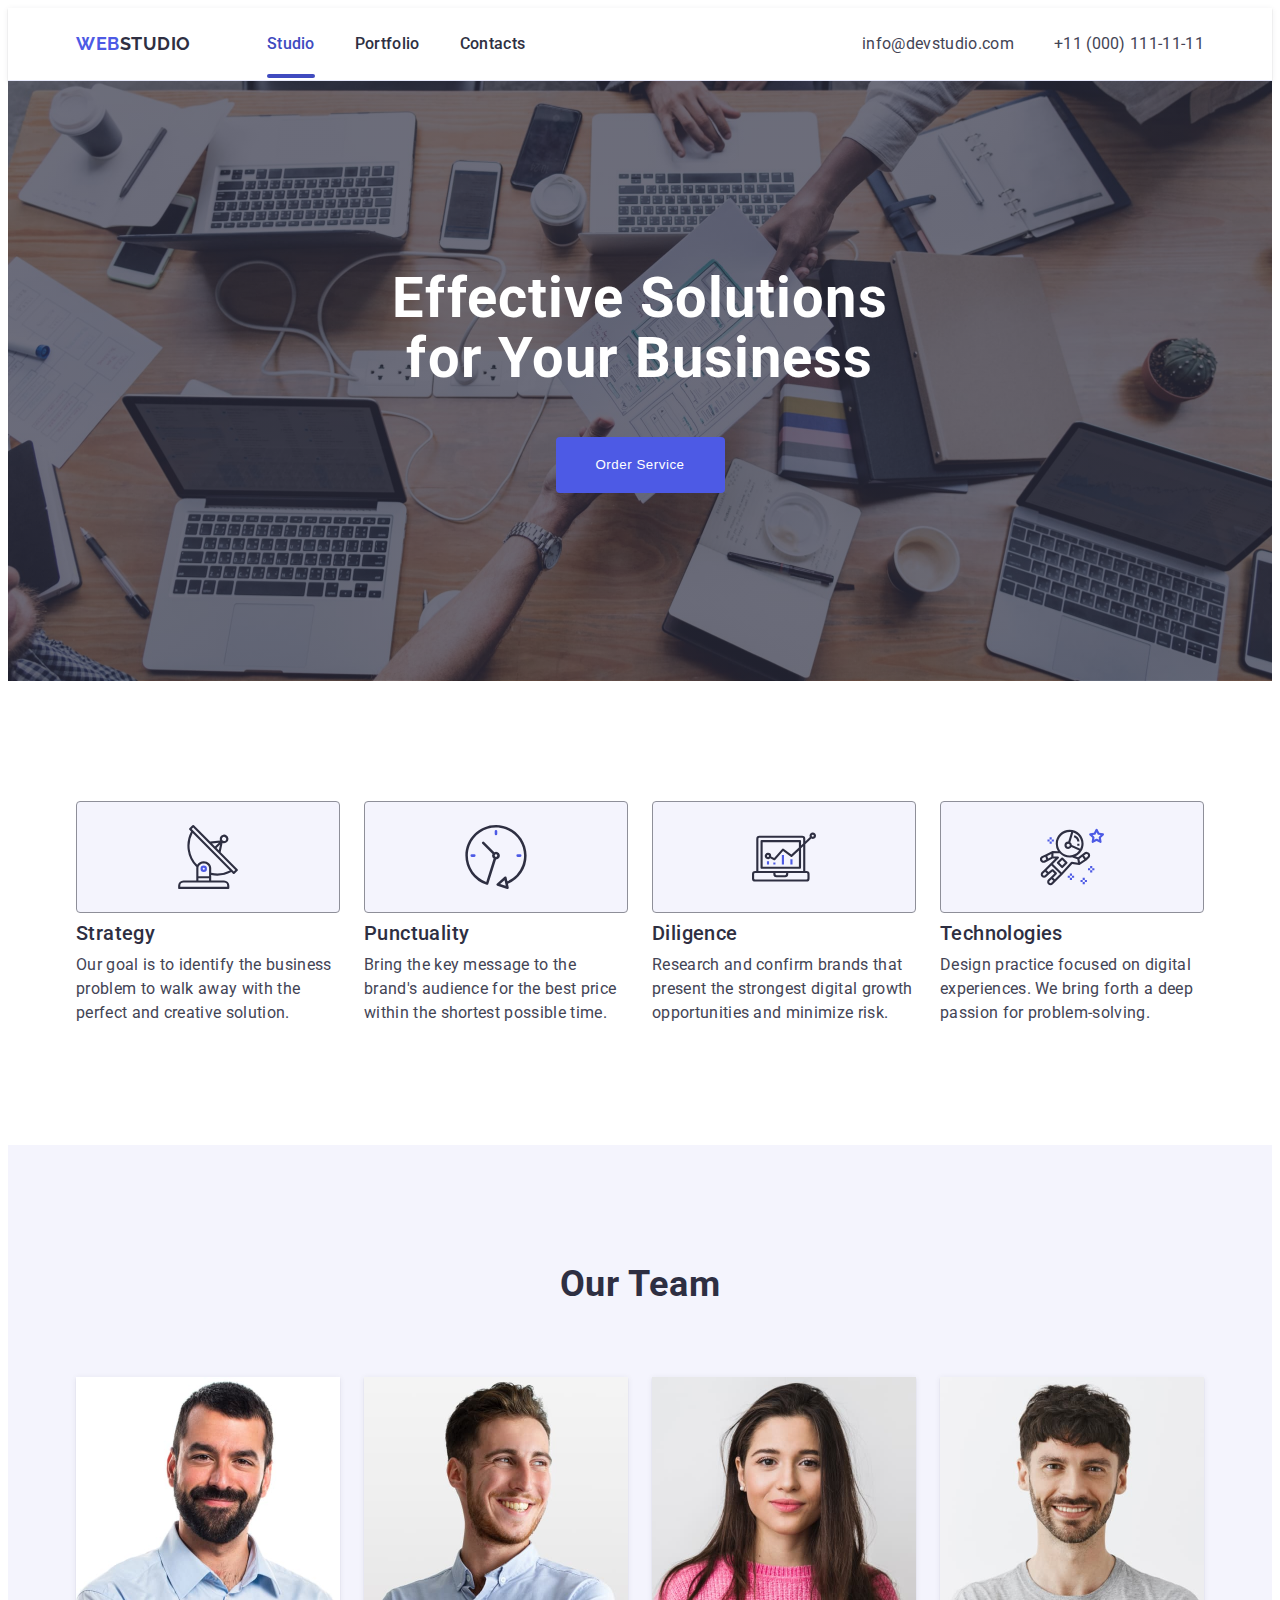
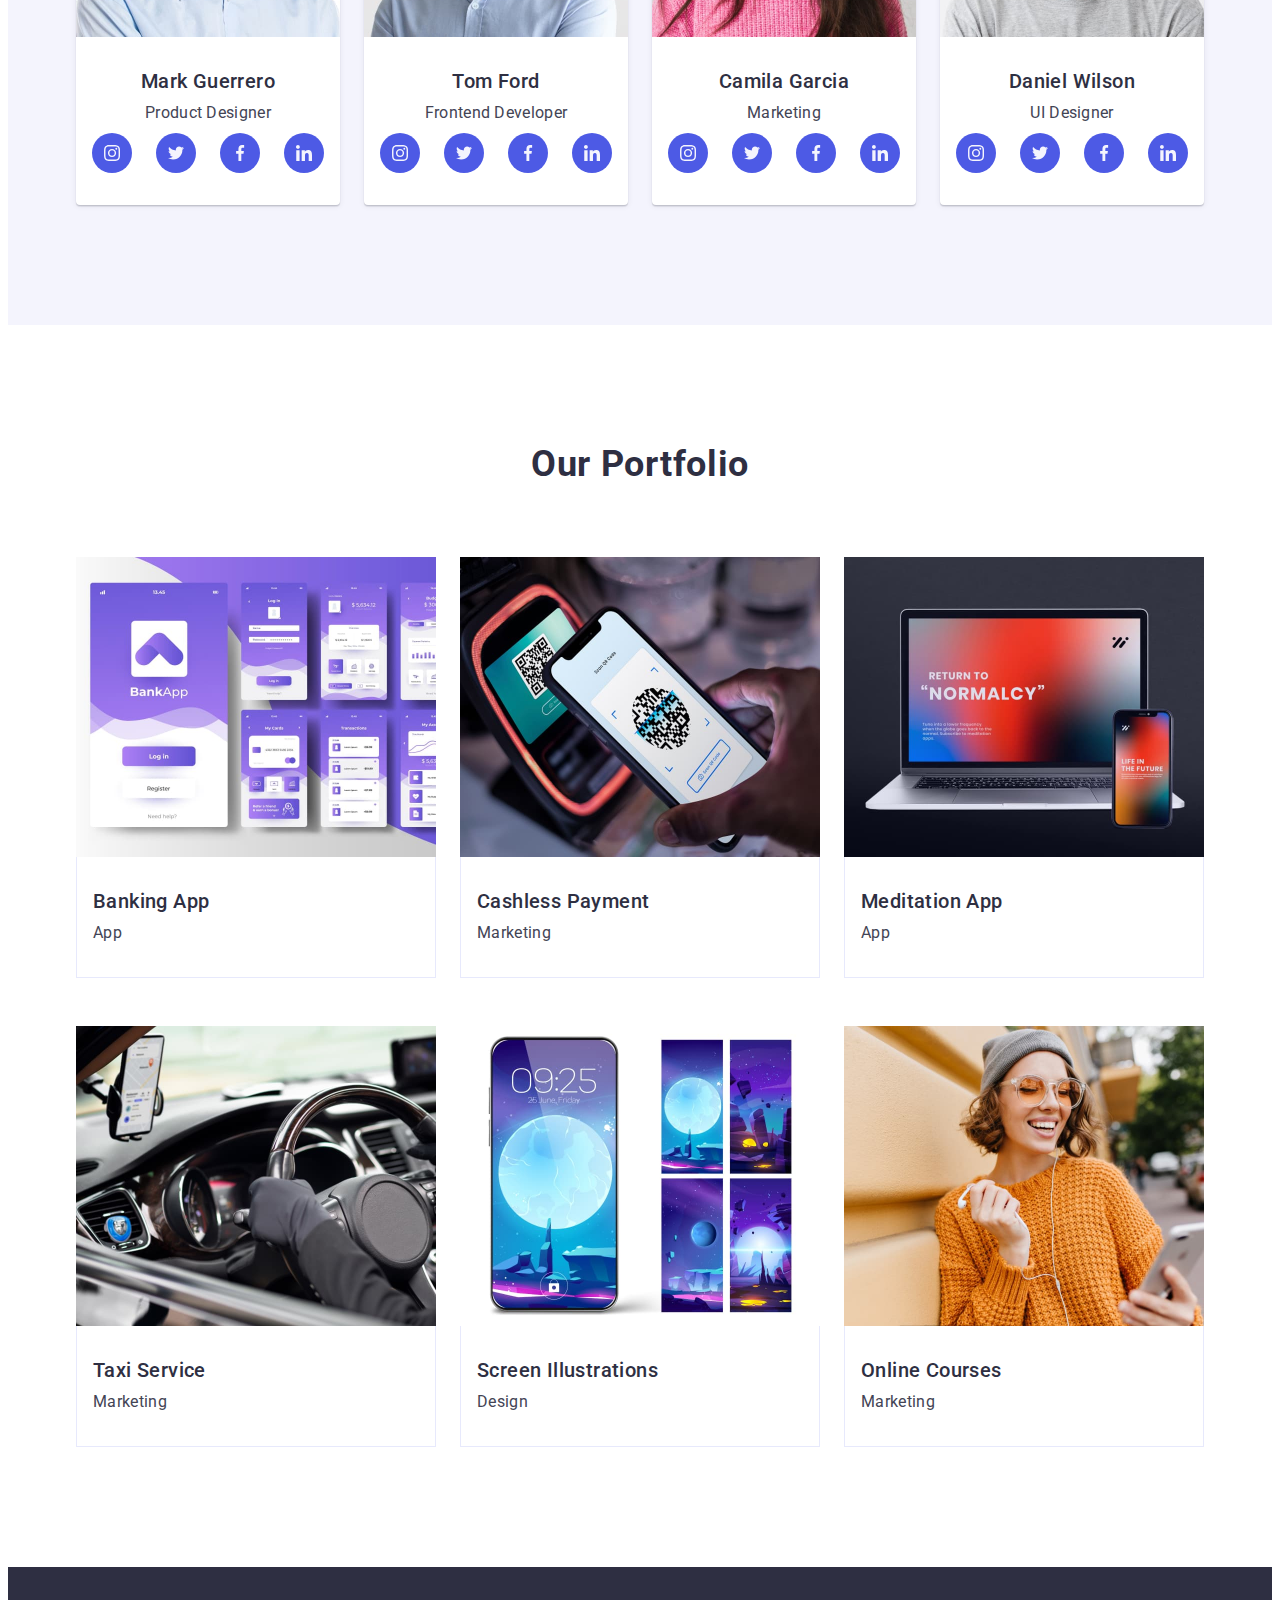
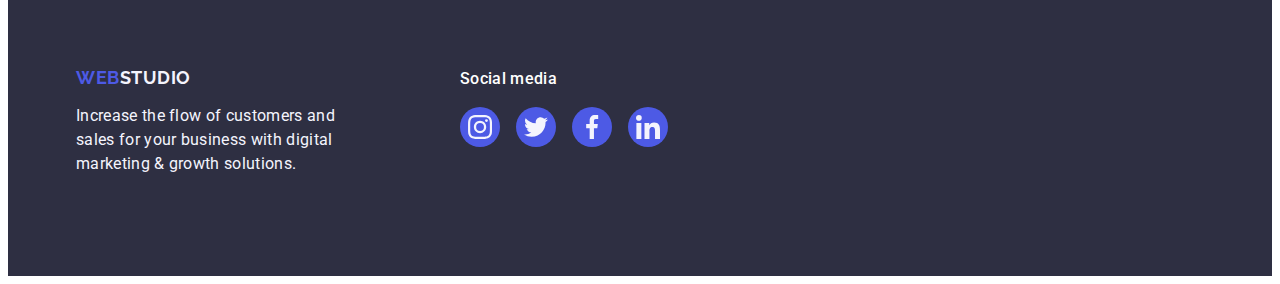
==== index.html @ 4008d533 "Initial commit" ====
<!DOCTYPE html>
<html lang="en">
<head>
    <meta charset="UTF-8">
    <meta name="viewport" content="width=device-width, initial-scale=1.0">
    <title>WebStudio</title>
    <!-- add fonts -->
    <link rel="preconnect" href="https://fonts.googleapis.com">
    <link rel="preconnect" href="https://fonts.gstatic.com" crossorigin>
    <link href="https://fonts.googleapis.com/css2?family=Raleway:wght@700&family=Roboto:wght@400;500;700&display=swap"
        rel="stylesheet">
    <!-- add modern-normalize -->
    <link rel="stylesheet" href="https://cdnjs.cloudflare.com/ajax/libs/modern-normalize/3.0.1/modern-normalize.min.css"
        integrity="sha512-q6WgHqiHlKyOqslT/lgBgodhd03Wp4BEqKeW6nNtlOY4quzyG3VoQKFrieaCeSnuVseNKRGpGeDU3qPmabCANg=="
        crossorigin="anonymous" referrerpolicy="no-referrer" />
    <!-- add css file -->
        <link rel="stylesheet" href="./css/styles.css">
</head>
<body>
    <header class="top-line">
        <div class="topdiv container">
            <nav class="navigation">
                <a class="top-logo" href="./index.html">Web<span class="top-logo-accent">Studio</span></a>
                <ul class="menu-nav">
                    <li>
                        <a class="nav-link nav-link-active" href="./index.html">Studio</a>
                    </li>
                    <li>
                        <a class="nav-link" href="">Portfolio</a>
                    </li>
                    <li>
                        <a class="nav-link" href="">Contacts</a>
                    </li>
                </ul>
            </nav>
            <address class="address-section">
                <ul class="address-list">
                    <li>
                        <a class="address-link" href="mailto:info@devstudio.com">info@devstudio.com</a>
                    </li>
                    <li>
                        <a class="address-link" href="tel:+110001111111">+11 (000) 111-11-11</a>
                    </li>
                </ul>
            </address>
        </div>
    </header>

    <main>
        <section class="hero-section">
            <div class="container">
                <h1 class="hero-title">Effective Solutions for Your Business</h1>
                <button class="hero-button" type="button">Order Service</button>
            </div>
        </section>
        
        <section class="advanteges-section">
            <div class="container">
                <h2 class="visually-hidden">
                    Our advantages
                </h2>
                <ul class="advantages-list">
                    <li class="advantages-item">
                        <div class="advantages-box">
                            <svg class="advantages-icons" width="64" height="64">
                                <use href="./images/icons.svg#antenna"></use>
                            </svg>
                        </div>
                        <h3 class="advantages-title">
                            Strategy
                        </h3>
                        <p class="advantages-paragraph">
                            Our goal is to identify the business
                            problem to walk away with the perfect and creative solution.
                        </p>
                    </li>
                    <li class="advantages-item">
                        <div class="advantages-box">
                            <svg class="advantages-icons" width="64" height="64">
                                <use href="./images/icons.svg#clock"></use>
                            </svg>
                        </div>
                        <h3 class="advantages-title">
                            Punctuality
                        </h3>
                        <p class="advantages-paragraph">
                            Bring the key message to the brand's audience for the best price within the shortest possible time.
                        </p>
                    </li>
                    <li class="advantages-item">
                        <div class="advantages-box">
                            <svg class="advantages-icons" width="64" height="64">
                                <use href="./images/icons.svg#diagram"></use>
                            </svg>
                        </div>
                        <h3 class="advantages-title">
                            Diligence
                        </h3>
                        <p class="advantages-paragraph">
                            Research and confirm brands that present the strongest digital growth opportunities and minimize risk.
                        </p>
                    </li>
                    <li class="advantages-item">
                        <div class="advantages-box">
                            <svg class="advantages-icons" width="64" height="64">
                                <use href="./images/icons.svg#astronaut"></use>
                            </svg>
                        </div>
                        <h3 class="advantages-title">
                            Technologies
                        </h3>
                        <p class="advantages-paragraph">
                            Design practice focused on digital experiences. We bring forth a deep passion for problem-solving.
                        </p>
                    </li>
                </ul>
            </div>
        </section>
        
        <section id="studio" class="studio-section">
            <div class="container">
                <h2 class="section-title">Our Team</h2>
                <ul class="team-list">
                    <li class="team-card">
                        <img src="./images/mark.jpg" alt="Mark Guerrero" width="264" />
                        <div class="team-card-info">
                            <h3 class="team-card-title">Mark Guerrero</h3>
                            <p class="team-card-paragraph">Product Designer</p>
                            <ul class="team-social">
                                <li class="team-social-item">
                                    <a  class="team-social-link"
                                        href="https://instagram.com"
                                        target="_blank"
                                        rel="noopener noreferrer"
                                        aria-label="Link to Instagram">
                                        <svg class="team-icons" width="16" height="16">
                                            <use href="./images/icons.svg#instagram"></use>
                                        </svg>
                                    </a>
                                <li class="team-social-item">
                                    <a  class="team-social-link" 
                                        href="https://twitter.com" 
                                        target="_blank" 
                                        rel="noopener noreferrer"
                                        aria-label="Link to Twitter">
                                        <svg class="team-icons" width="16" height="16">
                                            <use href="./images/icons.svg#twitter"></use>
                                        </svg>
                                    </a>
                                <li class="team-social-item">
                                    <a  class="team-social-link" 
                                        href="https://facebook.com" 
                                        target="_blank" 
                                        rel="noopener noreferrer"
                                        aria-label="Link to Facebook">
                                        <svg class="team-icons" width="16" height="16">
                                            <use href="./images/icons.svg#facebook"></use>
                                        </svg>
                                    </a>
                                <li class="team-social-item">
                                    <a  class="team-social-link" 
                                        href="https://linkedin.com" 
                                        target="_blank" 
                                        rel="noopener noreferrer"
                                        aria-label="Link to Instagram">
                                        <svg class="team-icons" width="16" height="16">
                                            <use href="./images/icons.svg#linkedin"></use>
                                        </svg>
                                    </a>
                                </li>
                            </ul>
                        </div>
                    </li>
                    <li class="team-card">
                        <img src="./images/tom.jpg" alt="Tom Ford" width="264" />
                        <div class="team-card-info">
                            <h3 class="team-card-title">Tom Ford</h3>
                            <p class="team-card-paragraph">Frontend Developer</p>
                            <ul class="team-social">
                                <li class="team-social-item">
                                    <a class="team-social-link" href="https://instagram.com" target="_blank" rel="noopener noreferrer"
                                        aria-label="Link to Instagram">
                                        <svg class="team-icons" width="16" height="16">
                                            <use href="./images/icons.svg#instagram"></use>
                                        </svg>
                                    </a>
                                <li class="team-social-item">
                                    <a class="team-social-link" href="https://twitter.com" target="_blank" rel="noopener noreferrer"
                                        aria-label="Link to Twitter">
                                        <svg class="team-icons" width="16" height="16">
                                            <use href="./images/icons.svg#twitter"></use>
                                        </svg>
                                    </a>
                                <li class="team-social-item">
                                    <a class="team-social-link" href="https://facebook.com" target="_blank" rel="noopener noreferrer"
                                        aria-label="Link to Facebook">
                                        <svg class="team-icons" width="16" height="16">
                                            <use href="./images/icons.svg#facebook"></use>
                                        </svg>
                                    </a>
                                <li class="team-social-item">
                                    <a class="team-social-link" href="https://linkedin.com" target="_blank" rel="noopener noreferrer"
                                        aria-label="Link to Instagram">
                                        <svg class="team-icons" width="16" height="16">
                                            <use href="./images/icons.svg#linkedin"></use>
                                        </svg>
                                    </a>
                                </li>
                            </ul>
                        </div>
                    </li>
                    <li class="team-card">
                        <img src="./images/camila.jpg" alt="Camila Garcia" width="264" />
                        <div class="team-card-info">
                            <h3 class="team-card-title">Camila Garcia</h3>
                            <p class="team-card-paragraph">Marketing</p>
                            <ul class="team-social">
                                <li class="team-social-item">
                                    <a class="team-social-link" href="https://instagram.com" target="_blank" rel="noopener noreferrer"
                                        aria-label="Link to Instagram">
                                        <svg class="team-icons" width="16" height="16">
                                            <use href="./images/icons.svg#instagram"></use>
                                        </svg>
                                    </a>
                                <li class="team-social-item">
                                    <a class="team-social-link" href="https://twitter.com" target="_blank" rel="noopener noreferrer"
                                        aria-label="Link to Twitter">
                                        <svg class="team-icons" width="16" height="16">
                                            <use href="./images/icons.svg#twitter"></use>
                                        </svg>
                                    </a>
                                <li class="team-social-item">
                                    <a class="team-social-link" href="https://facebook.com" target="_blank" rel="noopener noreferrer"
                                        aria-label="Link to Facebook">
                                        <svg class="team-icons" width="16" height="16">
                                            <use href="./images/icons.svg#facebook"></use>
                                        </svg>
                                    </a>
                                <li class="team-social-item">
                                    <a class="team-social-link" href="https://linkedin.com" target="_blank" rel="noopener noreferrer"
                                        aria-label="Link to Instagram">
                                        <svg class="team-icons" width="16" height="16">
                                            <use href="./images/icons.svg#linkedin"></use>
                                        </svg>
                                    </a>
                                </li>
                            </ul>
                        </div>
                    </li>
                    <li class="team-card">
                        <img src="./images/daniel.jpg" alt="Daniel Wilson" width="264" />
                        <div class="team-card-info">
                            <h3 class="team-card-title">Daniel Wilson</h3>
                            <p class="team-card-paragraph">UI Designer</p>
                            <ul class="team-social">
                                <li class="team-social-item">
                                    <a class="team-social-link" href="https://instagram.com" target="_blank" rel="noopener noreferrer"
                                        aria-label="Link to Instagram">
                                        <svg class="team-icons" width="16" height="16">
                                            <use href="./images/icons.svg#instagram"></use>
                                        </svg>
                                    </a>
                                <li class="team-social-item">
                                    <a class="team-social-link" href="https://twitter.com" target="_blank" rel="noopener noreferrer"
                                        aria-label="Link to Twitter">
                                        <svg class="team-icons" width="16" height="16">
                                            <use href="./images/icons.svg#twitter"></use>
                                        </svg>
                                    </a>
                                <li class="team-social-item">
                                    <a class="team-social-link" href="https://facebook.com" target="_blank" rel="noopener noreferrer"
                                        aria-label="Link to Facebook">
                                        <svg class="team-icons" width="16" height="16">
                                            <use href="./images/icons.svg#facebook"></use>
                                        </svg>
                                    </a>
                                <li class="team-social-item">
                                    <a class="team-social-link" href="https://linkedin.com" target="_blank" rel="noopener noreferrer"
                                        aria-label="Link to Instagram">
                                        <svg class="team-icons" width="16" height="16">
                                            <use href="./images/icons.svg#linkedin"></use>
                                        </svg>
                                    </a>
                                </li>
                            </ul>
                        </div>
                    </li>
                </ul>
            </div>
        </section>
        
        <section id="portfolio" class="portfolio-section">
            <div class="container">
                <h2 class="portfolio-section-title">Our Portfolio</h2>
                <ul class="portfolio-list">
                    <li class="portfolio-item">
                        <div class="overlay-box">
                            <img src="./images/banking-app.jpg" alt="Banking App" width="360" height="300" />
                            <p class="overlay">14 Stylish and User-Friendly App Design Concepts · Task Manager App · Calorie Tracker App · Exotic Fruit Ecommerce App ·
                            Cloud Storage App</p>
                        </div>
                        <div class="portfolio-item-text">
                            <h3 class="portfolio-title">Banking App</h3>
                            <p class="portfolio-paragraph">App</p>
                        </div>
                    </li>
                    <li class="portfolio-item">
                        <div class="overlay-box">
                            <img src="./images/cashless-payment.jpg" alt="Cashless Payment" width="360" height="300" />
                            <p class="overlay">14 Stylish and User-Friendly App Design Concepts · Task Manager App · Calorie Tracker App · Exotic
                                Fruit Ecommerce App ·
                                Cloud Storage App</p>
                        </div>
                        <div class="portfolio-item-text">
                            <h3 class="portfolio-title">Cashless Payment</h3>
                            <p class="portfolio-paragraph">Marketing</p>
                        </div>
                    </li>
                    <li class="portfolio-item">
                        <div class="overlay-box">
                            <img src="./images/meditation-app.jpg" alt="Meditation App" width="360" height="300" />
                            <p class="overlay">14 Stylish and User-Friendly App Design Concepts · Task Manager App · Calorie Tracker App · Exotic
                                Fruit Ecommerce App ·
                                Cloud Storage App</p>
                        </div>
                        <div class="portfolio-item-text">
                            <h3 class="portfolio-title">Meditation App</h3>
                            <p class="portfolio-paragraph">App</p>
                        </div>
                    </li>
                    <li class="portfolio-item">
                        <div class="overlay-box">
                            <img src="./images/taxi-service.jpg" alt="Taxi Service" width="360" height="300" />
                            <p class="overlay">14 Stylish and User-Friendly App Design Concepts · Task Manager App · Calorie Tracker App · Exotic
                                Fruit Ecommerce App ·
                                Cloud Storage App</p>
                        </div>
                        <div class="portfolio-item-text">
                            <h3 class="portfolio-title">Taxi Service</h3>
                            <p class="portfolio-paragraph">Marketing</p>
                        </div>
                    </li>
                    <li class="portfolio-item">
                        <div class="overlay-box">
                            <img src="./images/screen-illustrations.jpg" alt="Screen Illustrations" width="360" height="300" />
                            <p class="overlay">14 Stylish and User-Friendly App Design Concepts · Task Manager App · Calorie Tracker App · Exotic
                                Fruit Ecommerce App ·
                                Cloud Storage App</p>
                        </div>
                        <div class="portfolio-item-text">
                            <h3 class="portfolio-title">Screen Illustrations</h3>
                            <p class="portfolio-paragraph">Design</p>
                        </div>
                    </li>
                    <li class="portfolio-item">
                        <div class="overlay-box">
                            <img src="./images/online-courses.jpg" alt="Online Courses" width="360" height="300" />
                            <p class="overlay">14 Stylish and User-Friendly App Design Concepts · Task Manager App · Calorie Tracker App · Exotic
                                Fruit Ecommerce App ·
                                Cloud Storage App</p>
                        </div>
                        <div class="portfolio-item-text">
                            <h3 class="portfolio-title">Online Courses</h3>
                            <p class="portfolio-paragraph">Marketing</p>
                        </div>
                    </li>
                </ul>
            </div>
        </section>
    </main>
    
    <footer class="foot-line">
        <div class="footdiv container">
            <div class="foot-left-box">
                <a class="foot-logo" href="./index.html">Web<span class="foot-logo-accent">Studio</span></a>
                <p class="foot-text">
                    Increase the flow of customers and sales for your business with digital marketing & growth solutions.
                </p>
            </div>
            <div class="social-media">
                <p class="social-media-title">Social media</p>
                <ul class="social-media-list">
                    <li class="social-media-item">
                        <a class="social-media-link" href="https://instagram.com" target="_blank" rel="noopener noreferrer"
                            aria-label="Link to Instagram">
                            <svg class="social-media-icons" width="24" height="24">
                                <use href="./images/icons.svg#instagram"></use>
                            </svg>
                        </a>
                    <li class="social-media-item">
                        <a class="social-media-link" href="https://twitter.com" target="_blank" rel="noopener noreferrer"
                            aria-label="Link to Twitter">
                            <svg class="social-media-icons" width="24" height="24">
                                <use href="./images/icons.svg#twitter"></use>
                            </svg>
                        </a>
                    <li class="social-media-item">
                        <a class="social-media-link" href="https://facebook.com" target="_blank" rel="noopener noreferrer"
                            aria-label="Link to Facebook">
                            <svg class="social-media-icons" width="24" height="24">
                                <use href="./images/icons.svg#facebook"></use>
                            </svg>
                        </a>
                    <li class="social-media-item">
                        <a class="social-media-link" href="https://linkedin.com" target="_blank" rel="noopener noreferrer"
                            aria-label="Link to Instagram">
                            <svg class="social-media-icons" width="24" height="24">
                                <use href="./images/icons.svg#linkedin"></use>
                            </svg>
                        </a>
                    </li>
                </ul>
            </div>
        </div>
    </footer>
</body>
</html>
---- css/styles.css ----
*,
*::before,
*::after {
    box-sizing: border-box;
}

body {
    font-family: "Roboto", sans-serif;
    font-size: 16px;
    font-weight: 400;
    line-height: 1.5;
    letter-spacing: 0.02em;
    color: rgb(67, 68, 85);
    background: rgb(255, 255, 255);
}

a {
    color: inherit;
    text-decoration: none;
}

h1,
h2,
h3,
h4,
h5,
h6,
p,
ul,
ol,
li {
    margin: 0;
}

ul,
ol {
    padding: 0;
}

ul,
ol,
li {
    list-style: none;
}

img {
    display: block;
}

h3 {
    color: rgb(46, 47, 66);
    font-size: 20px;
    font-weight: 500;
    line-height: 1.2;
    letter-spacing: 0.02em;
}

.section-title {
    color: rgb(46, 47, 66);
    font-size: 36px;
    font-weight: 700;
    line-height: 1.11;
    letter-spacing: 0.02em;
    text-transform: capitalize;
    text-align: center;
    margin-bottom: 72px;
}

.topdiv {
    display: flex;
    justify-content: space-between;
}

.container {
    width: 1158px;
    margin: 0 auto;
    padding: 0 15px;
}

.top-line {
    border-bottom: 1px solid rgb(231, 233, 252);
    padding: 24px 0;
    box-shadow: 0px 1px 6px 0px rgba(46, 47, 66, 0.08), 
                0px 1px 1px 0px rgba(46, 47, 66, 0.16), 
                0px 2px 1px 0px rgba(46, 47, 66, 0.08);
}

.navigation {
    display: flex;
    align-items: center;
}

.top-logo {
    margin-right: 76px;
}

.top-logo,
.foot-logo {
    font-family: "Raleway", sans-serif;
    color: rgb(77, 90, 229);
    font-size: 18px;
    font-weight: 700;
    line-height: 1.17;
    letter-spacing: 0.03em;
    text-transform: uppercase;
}

.top-logo-accent {
    color: rgb(46, 47, 66);
}

.menu-nav {
    display: flex;
    color: rgb(46, 47, 66);
    font-weight: 500;
    gap: 40px;
}

.nav-link {
    padding: 24px 0;
    position: relative;
    transition: color 250ms cubic-bezier(0.4, 0, 0.2, 1);
}

.nav-link-active {
    color: rgb(64, 75, 191);
}

.address-link {
    transition: color 250ms cubic-bezier(0.4, 0, 0.2, 1);
}

.nav-link:hover,
.address-link:hover {
    color: rgb(64, 75, 191);
}

.nav-link-active::after {
    content: "";
    display: block;
    position: absolute;
    bottom: -1px;
    left: 0;
    width: 100%;
    height: 4px;
    border-radius: 2px;
    background-color: rgb(64, 75, 191);
}

.nav-link:focus,
.address-link:focus {
    color: rgb(64, 75, 191);
}

.address-section {
    font-style: normal;
}

.address-list {
    display: flex;
    gap: 40px;
}

.hero-section {
    color: rgb(255, 255, 255);
    background-color: rgb(46, 47, 66);
    background-image:   linear-gradient(
                            to bottom,
                            rgba(46, 47, 66, 0.7),
                            rgba(46, 47, 66, 0.7)
                        ),
                        url(../images/hero-background.jpg);
    background-repeat: no-repeat;
    background-position: center;
    background-size: cover;
    max-width: 1440px;
    margin: 0 auto;
    padding: 188px 0;
}

.hero-title {
    color: rgb(255, 255, 255);
    font-size: 56px;
    font-weight: 700;
    line-height: 1.07;
    letter-spacing: 0.02em;
    text-align: center;
    max-width: 496px;
    margin: auto;
    margin-bottom: 48px;
}

.hero-button {
    color: rgb(255, 255, 255);
    background: rgb(77, 90, 229);
    font-weight: 500;
    line-height: 1.5;
    letter-spacing: 0.04em;
    display: block;
    cursor: pointer;
    min-width: 169px;
    height: 56px;
    border: none;
    border-radius: 4px;
    margin: auto;
    transition: background-color 250ms cubic-bezier(0.4, 0, 0.2, 1);
}

.hero-button:hover,
.hero-button:focus {
    background: rgb(64, 75, 191);
}

.advanteges-section {
    padding: 120px 0;
}

.visually-hidden:not(:focus):not(:active) {
    position: absolute;
    width: 1px;
    height: 1px;
    margin: -1px;
    border: 0;
    padding: 0;
    white-space: nowrap;
    clip-path: inset(100%);
    clip: rect(0 0 0 0);
    overflow: hidden;
}

.advantages-list {
    display: flex;
    gap: 24px;
}

.advantages-item {
    width: calc((100% - 72px) / 4);
}

.advantages-box {
    display: flex;
    justify-content: center;
    align-items: center;
    width: 264px;
    height: 112px;
    box-sizing: border-box;
    border: 1px solid rgb(142, 143, 153);
    border-radius: 4px;
    background-color: rgb(244, 244, 253);
    margin-bottom: 8px;
}

.advantages-title {
    margin-bottom: 8px;
}

.studio-section {
    background: rgb(244, 244, 253);
    padding: 120px 0;
}

.team-list {
    display: flex;
    gap: 24px;
}

.team-card {
    width: calc((100% - 72px) / 4);
    text-align: center;
    background: rgb(255, 255, 255);
    border-radius: 0px 0px 4px 4px;
    box-shadow: 0px 2px 1px 0px rgba(46, 47, 66, 0.08), 
                0px 1px 1px 0px rgba(46, 47, 66, 0.16), 
                0px 1px 6px 0px rgba(46, 47, 66, 0.08);
}

.team-card-info {
    padding: 32px 0;
}

.team-card-title {
    text-align: center;
    margin-bottom: 8px;
}

.team-card-paragraph {
    font-size: 16px;
    text-align: center;
    margin-bottom: 8px;
}

.team-social {
    display: flex;
    justify-content: center;
    align-items: center;
    gap: 24px;
}

.team-social-link {
    display: flex;
    justify-content: center;
    align-items: center;
    width: 40px;
    height: 40px;
    fill: rgb(244, 244, 253);
    background-color: rgb(77, 90, 229);
    border-radius: 50%;
    transition: background-color 250ms cubic-bezier(0.4, 0, 0.2, 1);
}

.team-social-link:hover,
.team-social-link:focus {
    background-color: rgb(64, 75, 191);
}

.portfolio-section {
    padding: 120px 0 120px 0;
}

.portfolio-section-title {
    color: rgb(46, 47, 66);
    font-size: 36px;
    font-weight: 700;
    line-height: 1.11;
    letter-spacing: 0.02em;
    text-transform: capitalize;
    text-align: center;
    margin-bottom: 72px;
}

.portfolio-list {
    display: flex;
    flex-wrap: wrap;
    column-gap: 24px;
    row-gap: 48px;
}

.portfolio-item {
    width: calc((100% - 48px) / 3);
    overflow: hidden;
    position: relative;
    transition: box-shadow 250ms cubic-bezier(0.4, 0, 0.2, 1);
}

.overlay-box {
    overflow: hidden;
    position: relative;
}

.overlay {
    background-color: rgb(77, 90, 229);
    color: rgb(244, 244, 253);
    position: absolute;
    top: 0;
    left: 0;
    width: 100%;
    height: 100%;
    padding: 40px 32px;
    transition: transform 250ms cubic-bezier(0.4, 0, 0.2, 1);
    transform: translateY(100%);
}

.portfolio-item:hover,
.portfolio-item:focus {
    box-shadow: 0px 2px 1px 0px rgba(46, 47, 66, 0.08), 
                0px 1px 1px 0px rgba(46, 47, 66, 0.16), 
                0px 1px 6px 0px rgba(46, 47, 66, 0.08);
}

.portfolio-item:hover .overlay,
.portfolio-item:focus .overlay {
    transform: translateY(0%);
}

.portfolio-item-text {
    padding: 32px 16px;
    border: 1px solid rgb(231 233 252);
    border-top: none;
    overflow: hidden;
}

.portfolio-title {
    margin-bottom: 8px;
}

.foot-line {
    background: rgb(46, 47, 66);
    color: rgb(244, 244, 253);
    padding: 100px 0;
}

.footdiv {
    display: flex;
    align-items: baseline;
}

.foot-left-box {
    display: block;
    margin-right: 120px;
}

.foot-logo {
    display: inline-block;
    margin-bottom: 16px;
}

.foot-logo-accent {
    color: rgb(244, 244, 253);
}

.foot-text {
    letter-spacing: 0.02em;
    width: 264px;
}

.social-media {
    display: block;
}

.social-media-title {
    font-weight: 500;
    letter-spacing: 0.02em;
    color: rgb(255, 255, 255);
    margin-bottom: 16px;
}

.social-media-list {
    display: flex;
    gap: 16px;
}

.social-media-link {
    display: flex;
    justify-content: center;
    align-items: center;
    width: 40px;
    height: 40px;
    fill: rgb(244, 244, 253);
    background-color: rgb(77, 90, 229);
    border-radius: 50%;
    transition: background-color 250ms cubic-bezier(0.4, 0, 0.2, 1);
}

.social-media-link:hover,
.social-media-link:focus {
    background-color: rgb(49, 208, 170);
}
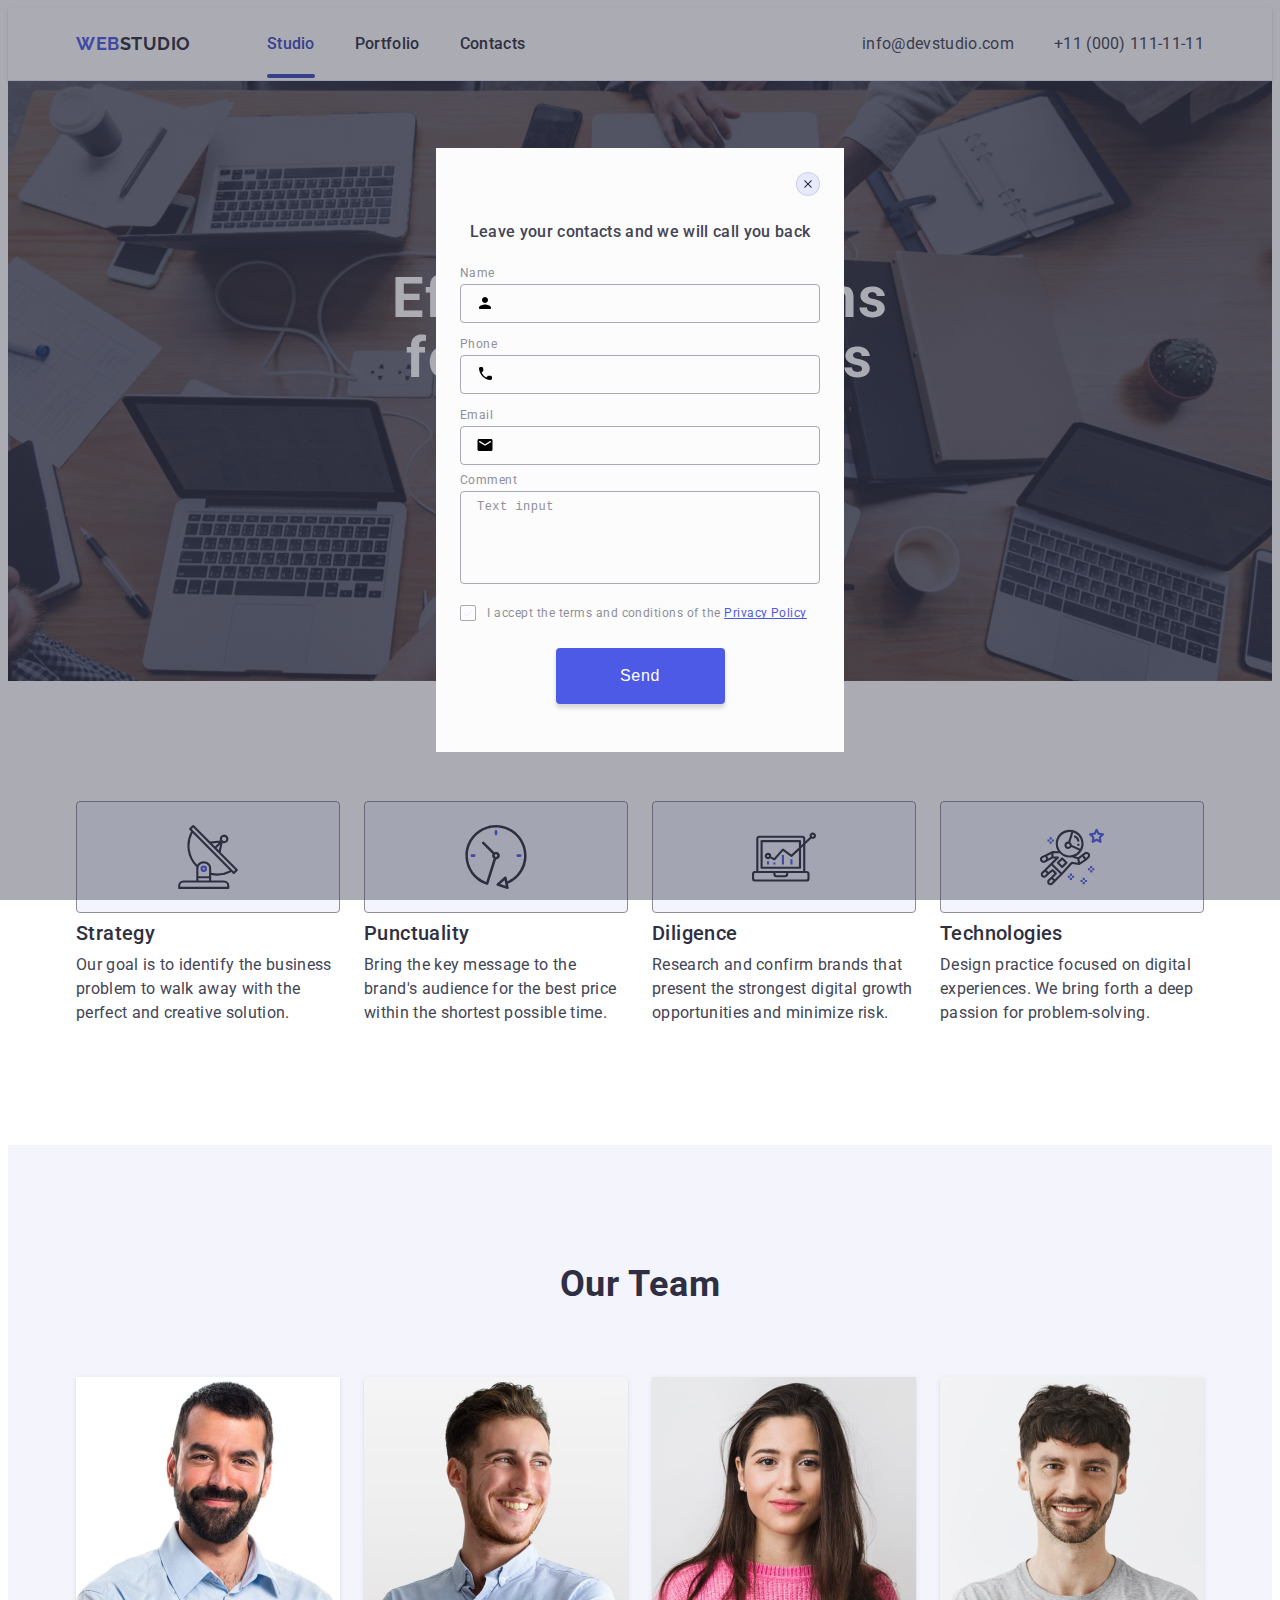
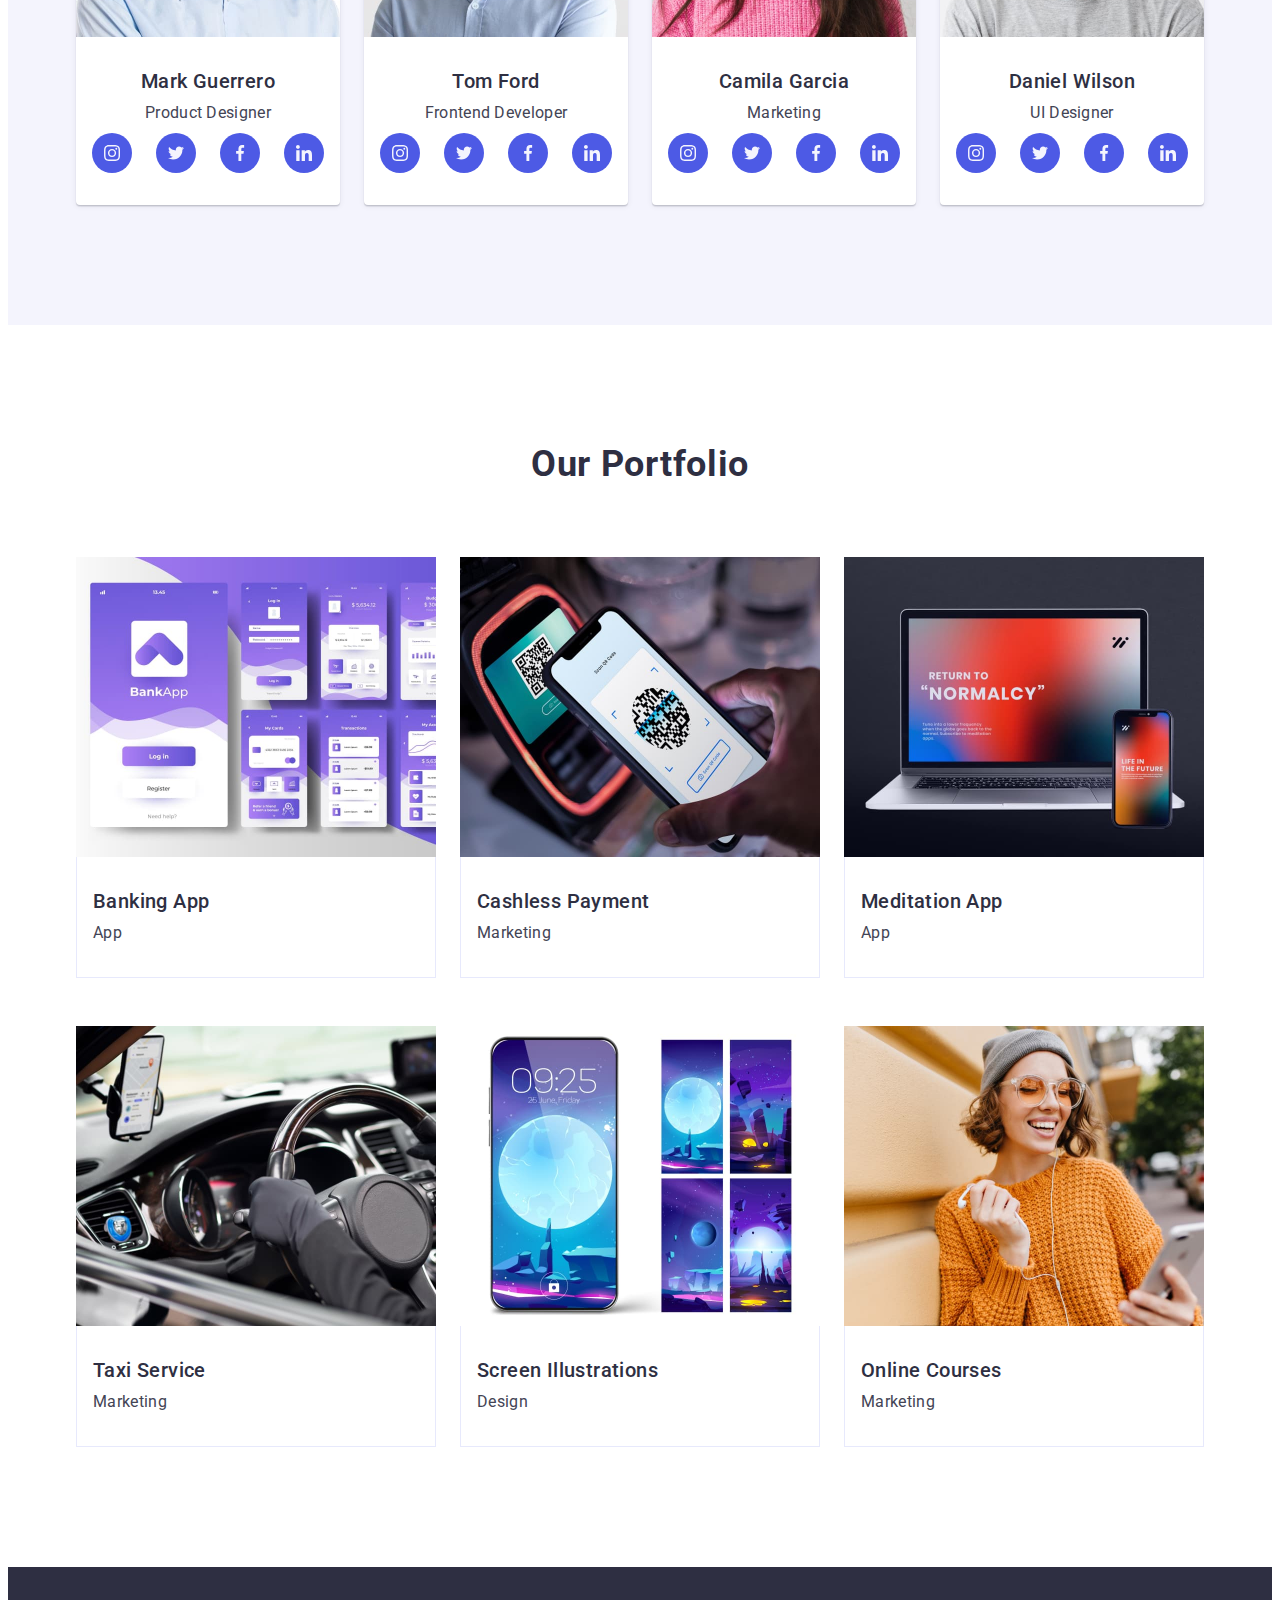
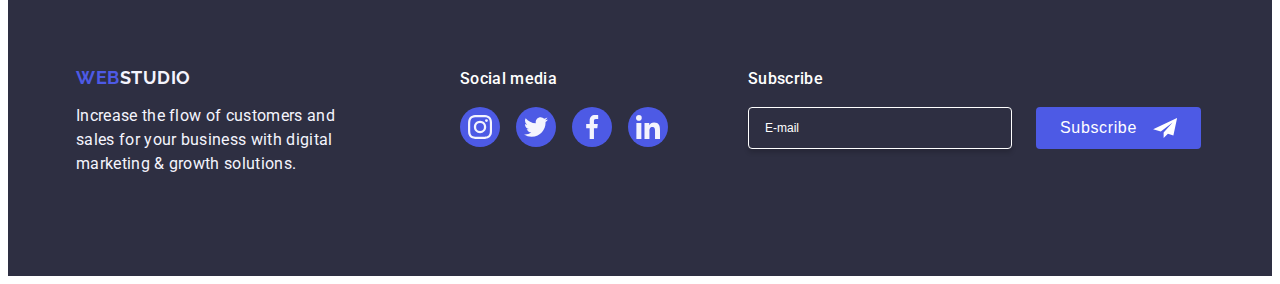
==== commit f6682aa9: "try to send" ====
--- a/index.html
+++ b/index.html
@@ -411,7 +411,76 @@
                     </li>
                 </ul>
             </div>
+            <div class="sub-section">
+                <p class="sub-title">Subscribe</p>
+                <form class="sub-form">
+                    <input class="sub-window" type="email" placeholder="E-mail">
+                    <button class="sub-btn" type="submit">
+                        Subscribe
+                        <svg class="sub-icon" width="24" height="20">
+                            <use href="./images/icons.svg#subscribe"></use>
+                        </svg>
+                    </button>
+                </form>
+            </div>
         </div>
     </footer>
+
+    <div class="backdrop is-open">
+        <div class="modal-window">
+            <button class="close-btn" type="button">
+                <svg class="close-icon" width="8" height="8">
+                    <use href="./images/icons.svg#close"></use>
+                </svg>
+            </button>
+            <p class="form-title">Leave your contacts and we will call you back</p>
+            <form class="modal-form" name="modal-form" autocomplete="on" novalidate>
+                <label for="name" class="input-label">
+                    <span class="label-text">Name</span>
+                    <div class="input-box">
+                        <input id="name" class="username" type="text" name="user_name"/>
+                        <svg class="name-icon" width="18" height="24">
+                            <use href="./images/icons.svg#person"></use>
+                        </svg>
+                    </div>
+                </label>
+                <label for="phone" class="input-label">
+                    <span class="label-text">Phone</span>
+                    <div class="input-box">
+                        <input id="phone" class="userphone" type="tel" name="user_phone"/>
+                        <svg class="phone-icon" width="18" height="24">
+                            <use href="./images/icons.svg#phone"></use>
+                        </svg>
+                    </div>
+                </label>
+                <label for="email" class="input-label">
+                    <span class="label-text">Email</span>
+                    <div class="input-box">
+                        <input id="email" class="useremail" type="email" name="user_email"/>
+                        <svg class="email-icon" width="18" height="24">
+                            <use href="./images/icons.svg#email"></use>
+                        </svg>
+                    </div>
+                </label>
+                <label for="comment" class="textarea-label">
+                    <span class="label-text">Comment</span>
+                    <textarea id="comment" class="usercomment" name="user_comment" rows="5" placeholder="Text input"></textarea>
+                </label>
+                <div class="chekbox-row">
+                    <input type="checkbox" id="check" name="accept" class="visually-hidden">
+                    <label for="check" class="checkbox-text">
+                        <span class="checkbox">
+                            <svg class="checkbox-icon" width="10" height="8">
+                                <use href="./images/icons.svg#check"></use>
+                            </svg>
+                        </span>
+                        I accept the terms and conditions of the
+                        <a href="" class="policy-link" target="_blank">Privacy Policy</a>
+                    </label>
+                </div>
+                <button type="submit" class="send-btn">Send</button>
+            </form>
+        </div>
+    </div>
 </body>
 </html>--- a/css/styles.css
+++ b/css/styles.css
@@ -55,6 +55,8 @@
     letter-spacing: 0.02em;
 }
 
+/* Header */
+
 .section-title {
     color: rgb(46, 47, 66);
     font-size: 36px;
@@ -160,6 +162,8 @@
     display: flex;
     gap: 40px;
 }
+
+/* Hero */
 
 .hero-section {
     color: rgb(255, 255, 255);
@@ -211,6 +215,8 @@
     background: rgb(64, 75, 191);
 }
 
+/* Advanteges */
+
 .advanteges-section {
     padding: 120px 0;
 }
@@ -254,6 +260,8 @@
     margin-bottom: 8px;
 }
 
+/* Our Team */
+
 .studio-section {
     background: rgb(244, 244, 253);
     padding: 120px 0;
@@ -312,6 +320,8 @@
 .team-social-link:focus {
     background-color: rgb(64, 75, 191);
 }
+
+/* Portfolio */
 
 .portfolio-section {
     padding: 120px 0 120px 0;
@@ -383,6 +393,8 @@
     margin-bottom: 8px;
 }
 
+/* Footer */
+
 .foot-line {
     background: rgb(46, 47, 66);
     color: rgb(244, 244, 253);
@@ -415,6 +427,7 @@
 
 .social-media {
     display: block;
+    margin-right: 80px;
 }
 
 .social-media-title {
@@ -444,4 +457,294 @@
 .social-media-link:hover,
 .social-media-link:focus {
     background-color: rgb(49, 208, 170);
+}
+
+.sub-section {
+    width: 100%;
+    max-width: 453px;
+}
+
+.sub-title {
+    font-weight: 500;
+    line-height: 1.5;
+    letter-spacing: 0.02em;
+    color: rgb(255, 255, 255);
+    margin-bottom: 16px;
+}
+
+.sub-form {
+    display: flex;
+    gap: 24px;
+}
+
+.sub-window {
+    width: 100%;
+    max-width: 264px;
+    /* height: 40px; */
+    padding: 8px 16px;
+    font-size: 12px;
+    line-height: 2;
+    color: rgb(255, 255, 255);
+    border: 1px solid rgb(255, 255, 255);
+    border-radius: 4px;
+    box-shadow: 0px 4px 4px 0px rgba(0, 0, 0, 0.15);
+    outline: transparent;
+    background-color: transparent;
+    transition: border-color 250ms cubic-bezier(0.4, 0, 0.2, 1);
+}
+
+.sub-window::placeholder {
+    color: rgb(255, 255, 255);
+}
+
+.sub-btn {
+    display: flex;
+    justify-content: center;
+    align-items: center;
+    gap: 16px;
+    cursor: pointer;
+    min-width: 165px;
+    padding: 8px 24px;
+    color: rgb(255, 255, 255);
+    background-color: rgb(77, 90, 229);
+    font-size: 16px;
+    font-weight: 500;
+    line-height: 1.5;
+    letter-spacing: 0.04em;
+    border-radius: 4px;
+    border: none;
+    transition: background-color 250ms cubic-bezier(0.4, 0, 0.2, 1);
+    /* height: 40px; */
+}
+
+.sub-btn:hover,
+.sub-btn:focus {
+    background-color: rgb(64, 75, 191);
+}
+
+.sub-icon {
+    fill: rgb(255, 255, 255);
+}
+
+/* Modal */
+
+.backdrop {
+    background-color: rgba(46, 47, 66, 0.4);
+    width: 100%;
+    height: 100%;
+    position: fixed;
+    top: 0;
+    left: 0;
+    z-index: 999;
+    display: flex;
+    justify-content: center;
+    align-items: center;
+    opacity: 0;
+    visibility: hidden;
+    pointer-events: none;
+}
+
+.backdrop {
+    opacity: 0;
+    visibility: hidden;
+    pointer-events: none;
+}
+
+.backdrop.is-open {
+    opacity: 1;
+    visibility: visible;
+    pointer-events: auto;
+}
+
+.modal-window {
+    width: 408px;
+    min-height: 584px;
+    padding: 72px 24px 24px 24px;
+    background-color: rgb(252, 252, 252);
+    position: relative;
+}
+
+.close-btn {
+    display: flex;
+    justify-content: center;
+    align-items: center;
+    position: absolute;
+    top: 24px;
+    right: 24px;
+    cursor: pointer;
+    width: 24px;
+    height: 24px;
+    border: 1px solid rgba(0, 0, 0, 0.1);
+    border-radius: 50%;
+    background-color: rgb(231, 233, 252);
+    transition: background-color 250ms cubic-bezier(0.4, 0, 0.2, 1), 
+                border 250ms cubic-bezier(0.4, 0, 0.2, 1);
+}
+
+.close-btn:hover,
+.close-btn:focus {
+    background-color: rgb(64, 75, 191);
+    border: none;
+}
+
+.close-icon {
+    fill: rgb(46, 47, 66);
+    transition: fill 250ms cubic-bezier(0.4, 0, 0.2, 1);
+}
+
+.close-btn:hover .close-icon,
+.close-btn:focus .close-icon {
+    fill: rgb(255, 255, 255);
+}
+
+.form-title {
+    text-align: center;
+    font-weight: 500;
+    margin-bottom: 16px;
+}
+
+.input-box {
+    display: flex;
+    flex-direction: column;
+    margin-bottom: 8px;
+    position: relative;
+}
+
+.textarea-label {
+    display: flex;
+    flex-direction: column;
+    margin-bottom: 16px;
+}
+
+.label-text,
+.checkbox-text,
+.usercomment::placeholder {
+    font-size: 12px;
+    font-weight: 400;
+    line-height: 1.17;
+    letter-spacing: 0.04em;
+    color: rgb(142, 143, 153);
+}
+
+.label-text {
+    margin-bottom: 4px;
+}
+
+.username,
+.userphone,
+.useremail {
+    width: 100%;
+    /* height: 40px; */
+    padding: 11px 38px;
+    border: 1px solid rgba(46, 47, 66, 0.4);
+    border-radius: 4px;
+    /* font-family: inherit;
+    font-size: 16px; */
+    outline: transparent;
+    background-color: transparent;
+    transition: border-color 250ms cubic-bezier(0.4, 0, 0.2, 1);
+}
+
+.username:focus,
+.userphone:focus,
+.useremail:focus {
+    border-color: rgb(77, 90, 229);
+}
+
+.name-icon,
+.phone-icon,
+.email-icon {
+    position: absolute;
+    left: 16px;
+    top: 50%;
+    transform: translateY(-50%);
+    pointer-events: none;
+    transition: fill 250ms cubic-bezier(0.4, 0, 0.2, 1);
+}
+
+.username:focus + .name-icon,
+.userphone:focus + .phone-icon,
+.useremail:focus + .email-icon {
+    fill: rgb(77, 90, 229);
+}
+.usercomment {
+    resize: none;
+    padding: 8px 16px;
+    border: 1px solid rgba(46, 47, 66, 0.4);
+    border-radius: 4px;
+    outline: transparent;
+    background-color: transparent;
+    transition: border-color 250ms cubic-bezier(0.4, 0, 0.2, 1);
+}
+
+.usercomment:focus {
+    border-color: rgb(77, 90, 229);
+}
+
+.visually-hidden {
+    position: absolute;
+    width: 1px;
+    height: 1px;
+    margin: -1px;
+    border: 0;
+    padding: 0;
+    white-space: nowrap;
+    clip-path: inset(100%);
+    clip: rect(0 0 0 0);
+    overflow: hidden;
+}
+
+.checkbox {
+    display: inline-flex;
+    justify-content: center;
+    align-items: center;
+    border-radius: 2px;
+    border: 1px solid rgba(46, 47, 66, 0.4);
+    width: 16px;
+    height: 16px;
+    margin-right: 8px;
+    cursor: pointer;
+    fill: transparent;
+    transition: background-color 250ms cubic-bezier(0.4, 0, 0.2, 1), 
+                border 250ms cubic-bezier(0.4, 0, 0.2, 1), 
+                /* fill 250ms cubic-bezier(0.4, 0, 0.2, 1); */
+}
+
+input[type="checkbox"]:checked + .checkbox-text > .checkbox {
+    background-color: rgb(64, 75, 191);
+    border: none;
+    fill: rgb(244, 244, 253);
+}
+
+.checkbox-row {
+    margin-bottom: 24px;
+}
+
+.policy-link {
+    text-decoration-skip-ink: none;
+    color: rgb(77, 90, 229);
+    text-decoration: underline;
+}
+
+.send-btn {
+    color: rgb(255, 255, 255);
+    background: rgb(77, 90, 229);
+    font-size: 16px;
+    font-weight: 500;
+    line-height: 1.5;
+    letter-spacing: 0.04em;
+    display: block;
+    cursor: pointer;
+    min-width: 169px;
+    height: 56px;
+    border: none;
+    border-radius: 4px;
+    margin: 24px auto;
+    transition: background-color 250ms cubic-bezier(0.4, 0, 0.2, 1);
+    box-shadow: 0px 4px 4px 0px rgba(0, 0, 0, 0.15);
+}
+
+.send-btn:hover,
+.send-btn:focus {
+    background-color: rgb(64, 75, 191);
 }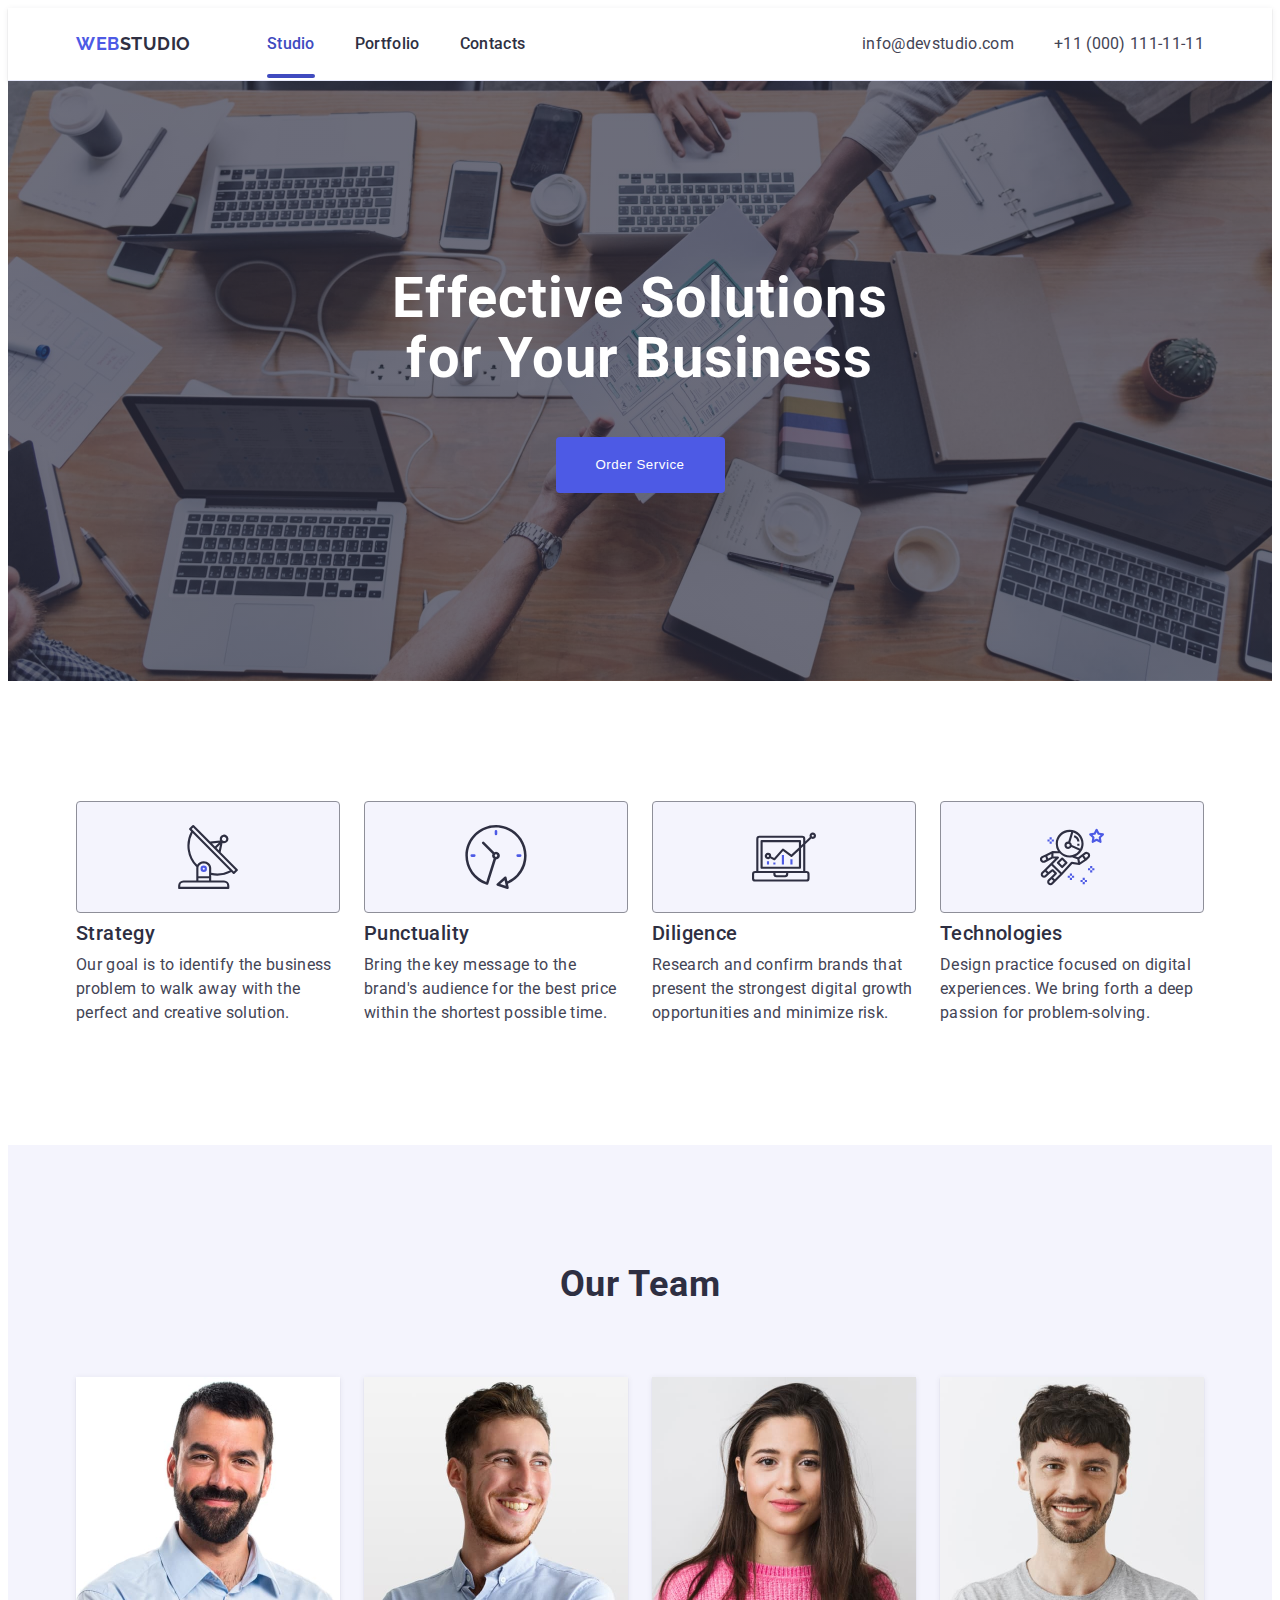
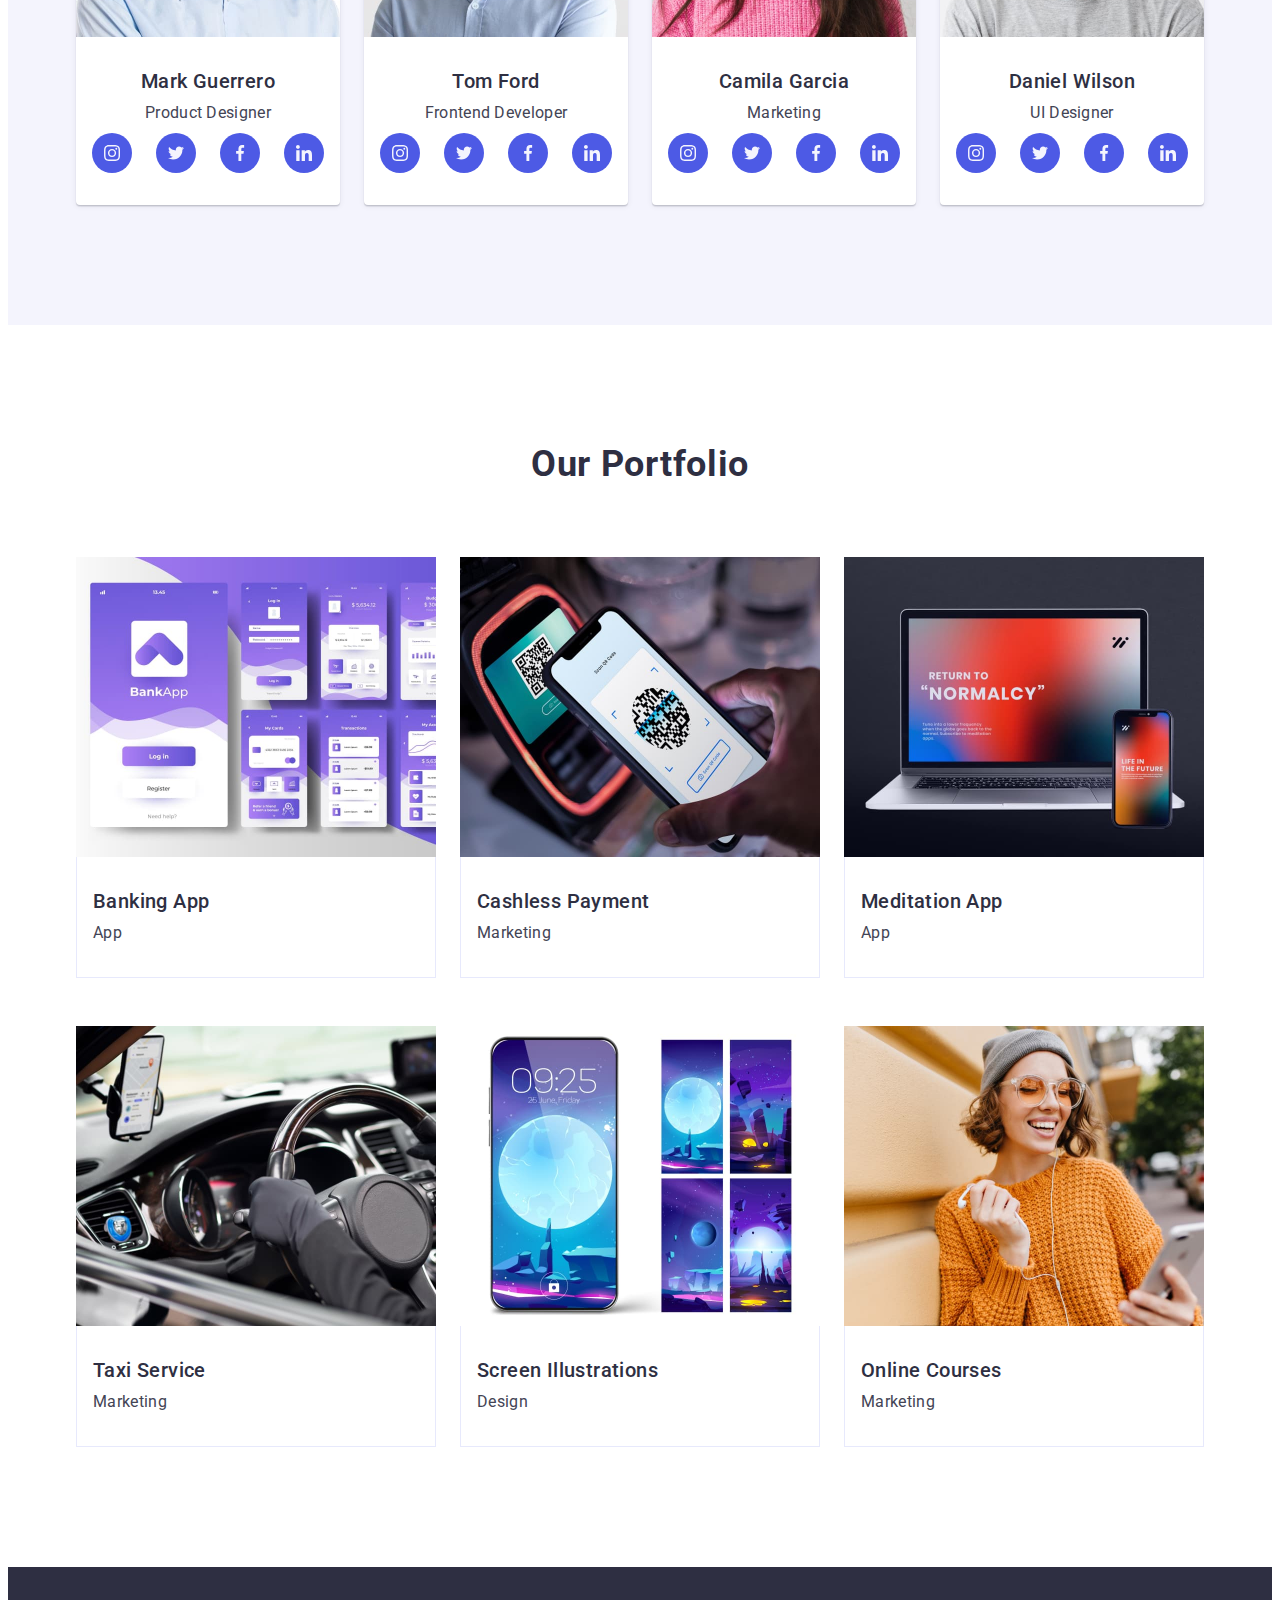
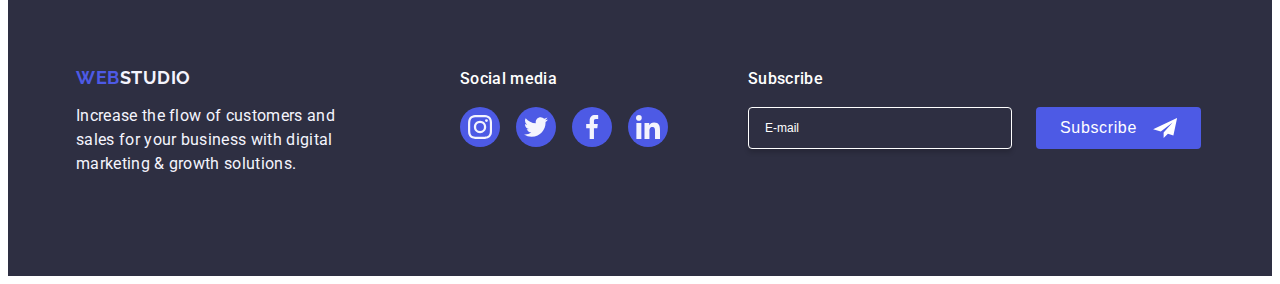
==== commit 8bc2fae2: "close modal window" ====
--- a/index.html
+++ b/index.html
@@ -426,7 +426,7 @@
         </div>
     </footer>
 
-    <div class="backdrop is-open">
+    <div class="backdrop">
         <div class="modal-window">
             <button class="close-btn" type="button">
                 <svg class="close-icon" width="8" height="8">
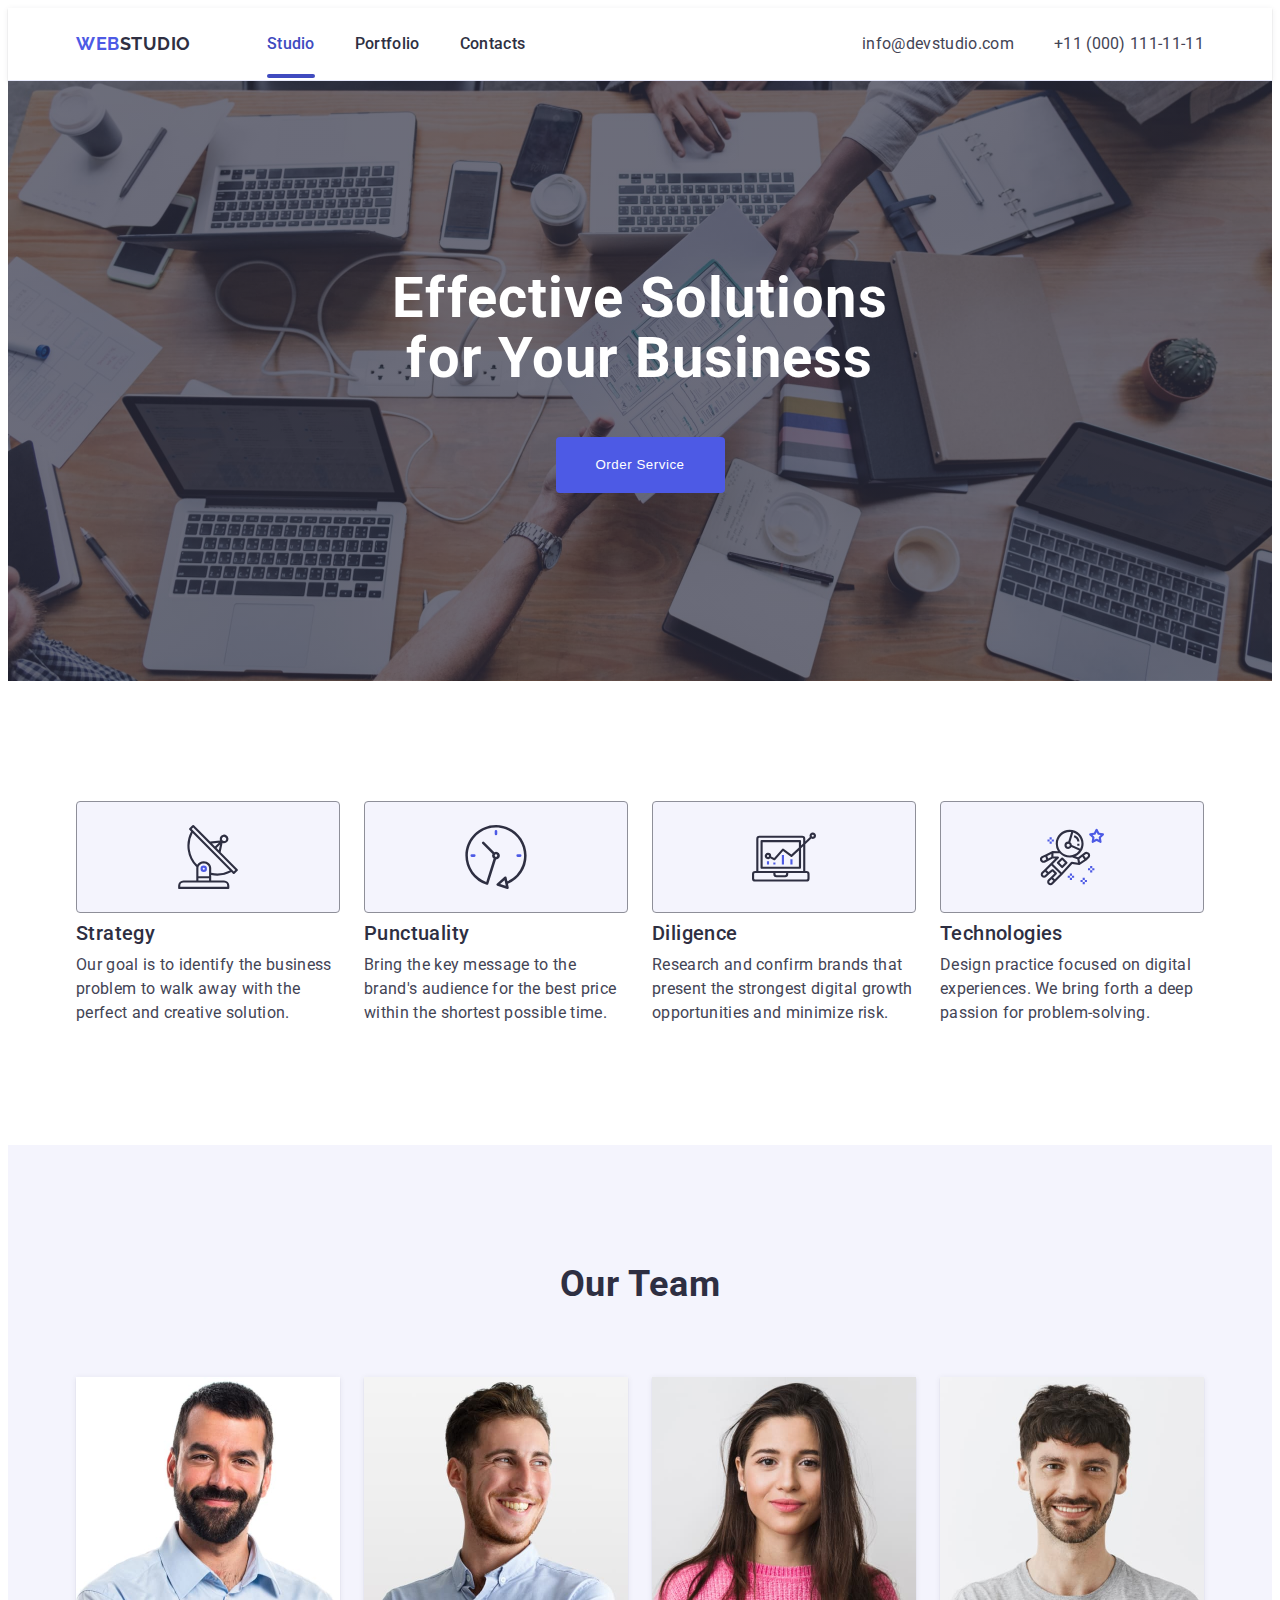
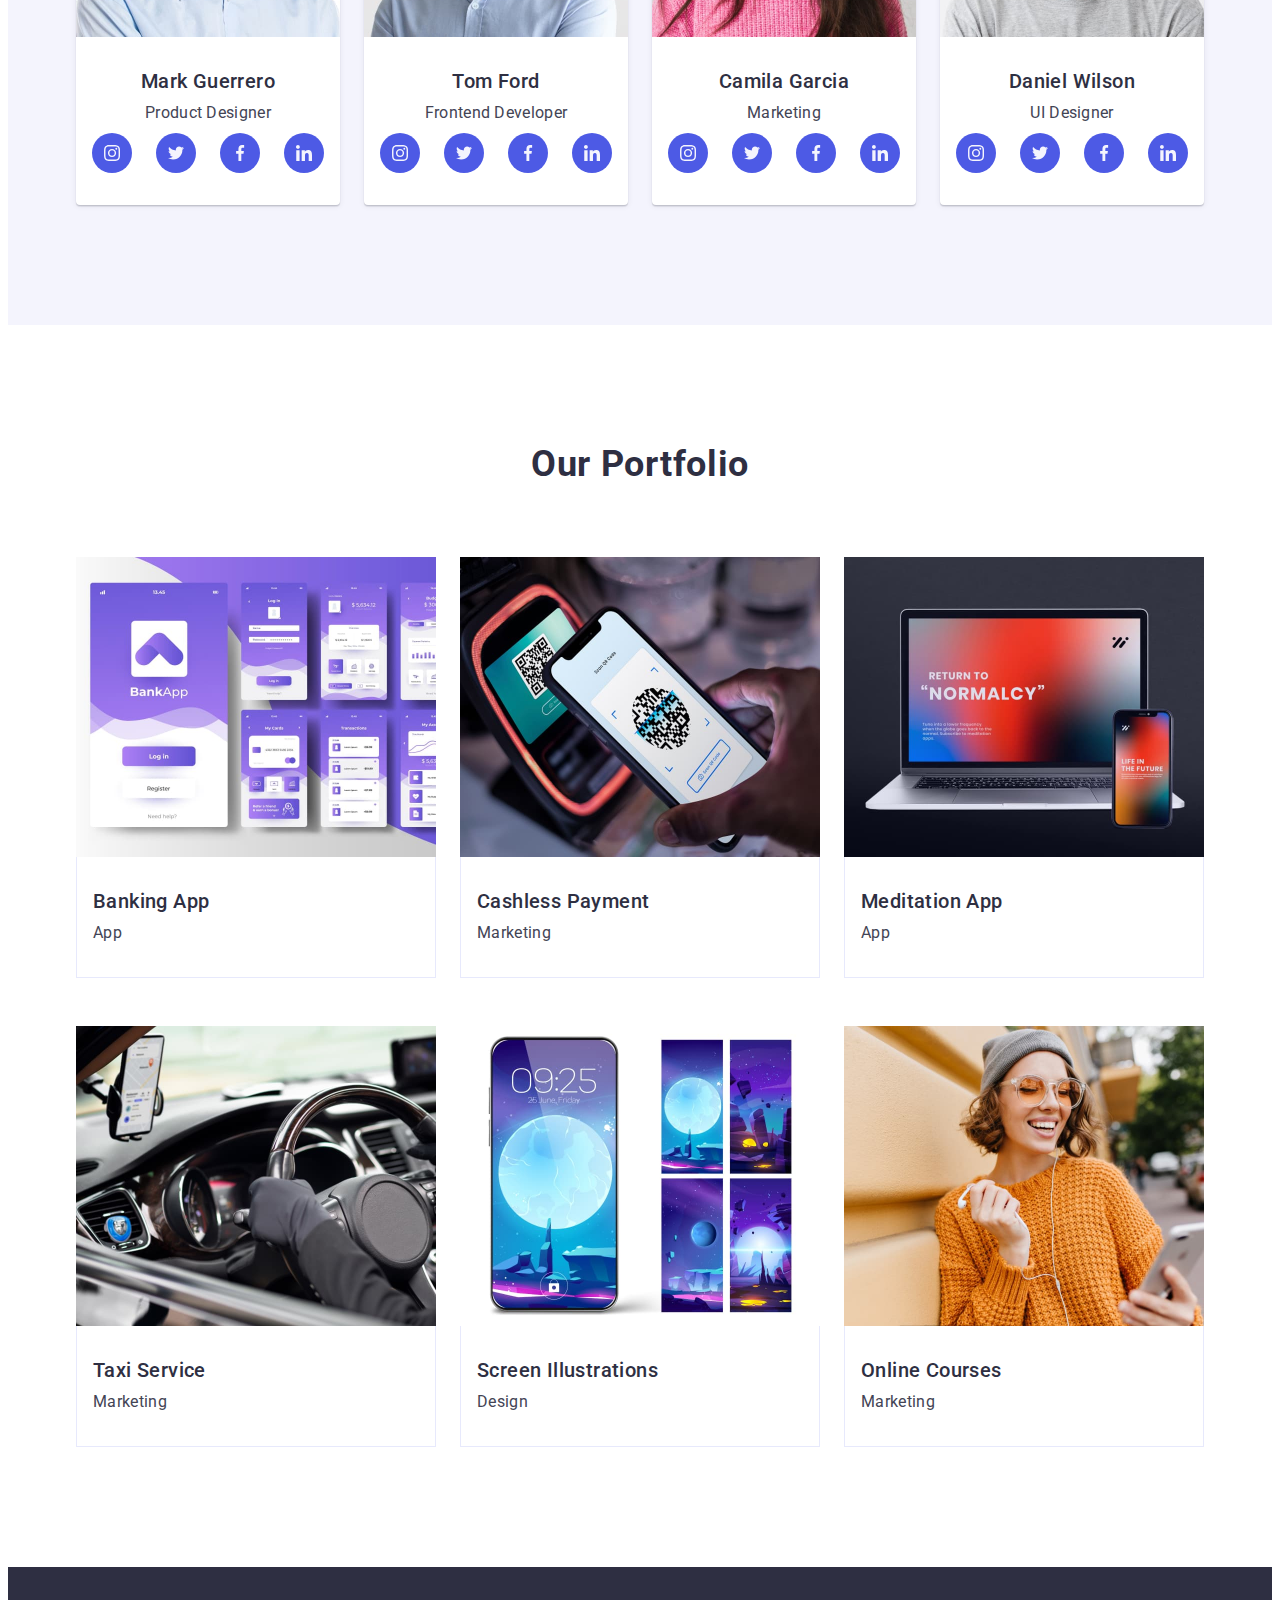
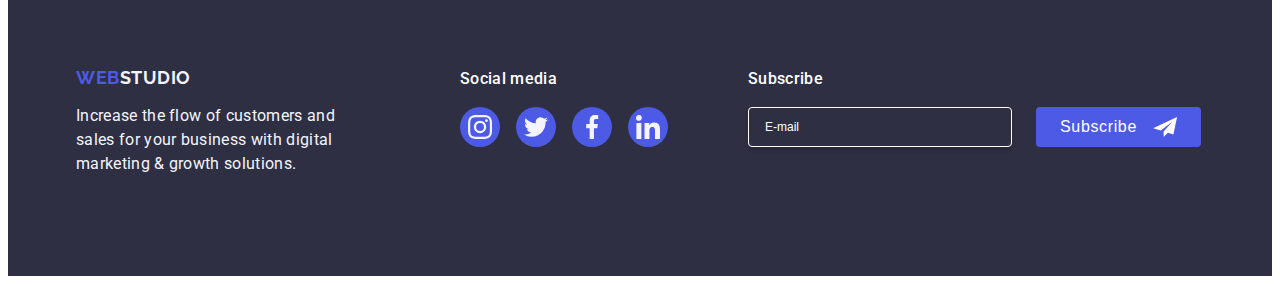
==== commit 37dbe094: "some corrections" ====
--- a/index.html
+++ b/index.html
@@ -414,7 +414,9 @@
             <div class="sub-section">
                 <p class="sub-title">Subscribe</p>
                 <form class="sub-form">
-                    <input class="sub-window" type="email" placeholder="E-mail">
+                    <label for="subscribe" class="sub-label">
+                        <input class="sub-window" id="subscribe" type="email" placeholder="E-mail">
+                    </label>
                     <button class="sub-btn" type="submit">
                         Subscribe
                         <svg class="sub-icon" width="24" height="20">
@@ -426,7 +428,7 @@
         </div>
     </footer>
 
-    <div class="backdrop">
+    <!-- <div class="backdrop">
         <div class="modal-window">
             <button class="close-btn" type="button">
                 <svg class="close-icon" width="8" height="8">
@@ -481,6 +483,67 @@
                 <button type="submit" class="send-btn">Send</button>
             </form>
         </div>
+    </div> -->
+
+    <div class="backdrop">
+        <div class="modal-window">
+            <button class="close-btn" type="button">
+                <svg class="close-icon" width="8" height="8">
+                    <use href="./images/icons.svg#close"></use>
+                </svg>
+            </button>
+            <p class="form-title">Leave your contacts and we will call you back</p>
+            <form class="modal-form" name="modal-form" autocomplete="on" novalidate>
+
+                <label for="name" class="input-label">
+                    <span class="label-text">Name</span>
+                </label>
+                <div class="input-box">
+                    <input id="name" class="username" type="text" name="user_name" />
+                    <svg class="name-icon" width="18" height="24">
+                        <use href="./images/icons.svg#person"></use>
+                    </svg>
+                </div>
+
+                <label for="phone" class="input-label">
+                    <span class="label-text">Phone</span>
+                </label>
+                <div class="input-box">
+                    <input id="phone" class="userphone" type="tel" name="user_phone" />
+                    <svg class="phone-icon" width="18" height="24">
+                        <use href="./images/icons.svg#phone"></use>
+                    </svg>
+                </div>
+
+                <label for="email" class="input-label">
+                    <span class="label-text">Email</span>
+                </label>
+                <div class="input-box">
+                    <input id="email" class="useremail" type="email" name="user_email" />
+                    <svg class="email-icon" width="18" height="24">
+                        <use href="./images/icons.svg#email"></use>
+                    </svg>
+                </div>
+                <label for="comment" class="textarea-label">
+                    <span class="label-text">Comment</span>
+                    <textarea id="comment" class="usercomment" name="user_comment" rows="5"
+                        placeholder="Text input"></textarea>
+                </label>
+                <div class="chekbox-row">
+                    <input type="checkbox" id="check" name="accept" class="visually-hidden">
+                    <label for="check" class="checkbox-text">
+                        <span class="checkbox">
+                            <svg class="checkbox-icon" width="10" height="8">
+                                <use href="./images/icons.svg#check"></use>
+                            </svg>
+                        </span>
+                        I accept the terms and conditions of the
+                        <a href="" class="policy-link" target="_blank">Privacy Policy</a>
+                    </label>
+                </div>
+                <button type="submit" class="send-btn">Send</button>
+            </form>
+        </div>
     </div>
 </body>
 </html>--- a/css/styles.css
+++ b/css/styles.css
@@ -477,10 +477,15 @@
     gap: 24px;
 }
 
+/* .sub-label {
+    display: flex;
+    flex-direction: column;
+} */
+
 .sub-window {
     width: 100%;
-    max-width: 264px;
-    /* height: 40px; */
+    width: 264px;
+    height: 40px;
     padding: 8px 16px;
     font-size: 12px;
     line-height: 2;
@@ -542,12 +547,7 @@
     opacity: 0;
     visibility: hidden;
     pointer-events: none;
-}
-
-.backdrop {
-    opacity: 0;
-    visibility: hidden;
-    pointer-events: none;
+    transition: opacity 250ms cubic-bezier(0.4, 0, 0.2, 1), visibility 250ms cubic-bezier(0.4, 0, 0.2, 1);
 }
 
 .backdrop.is-open {
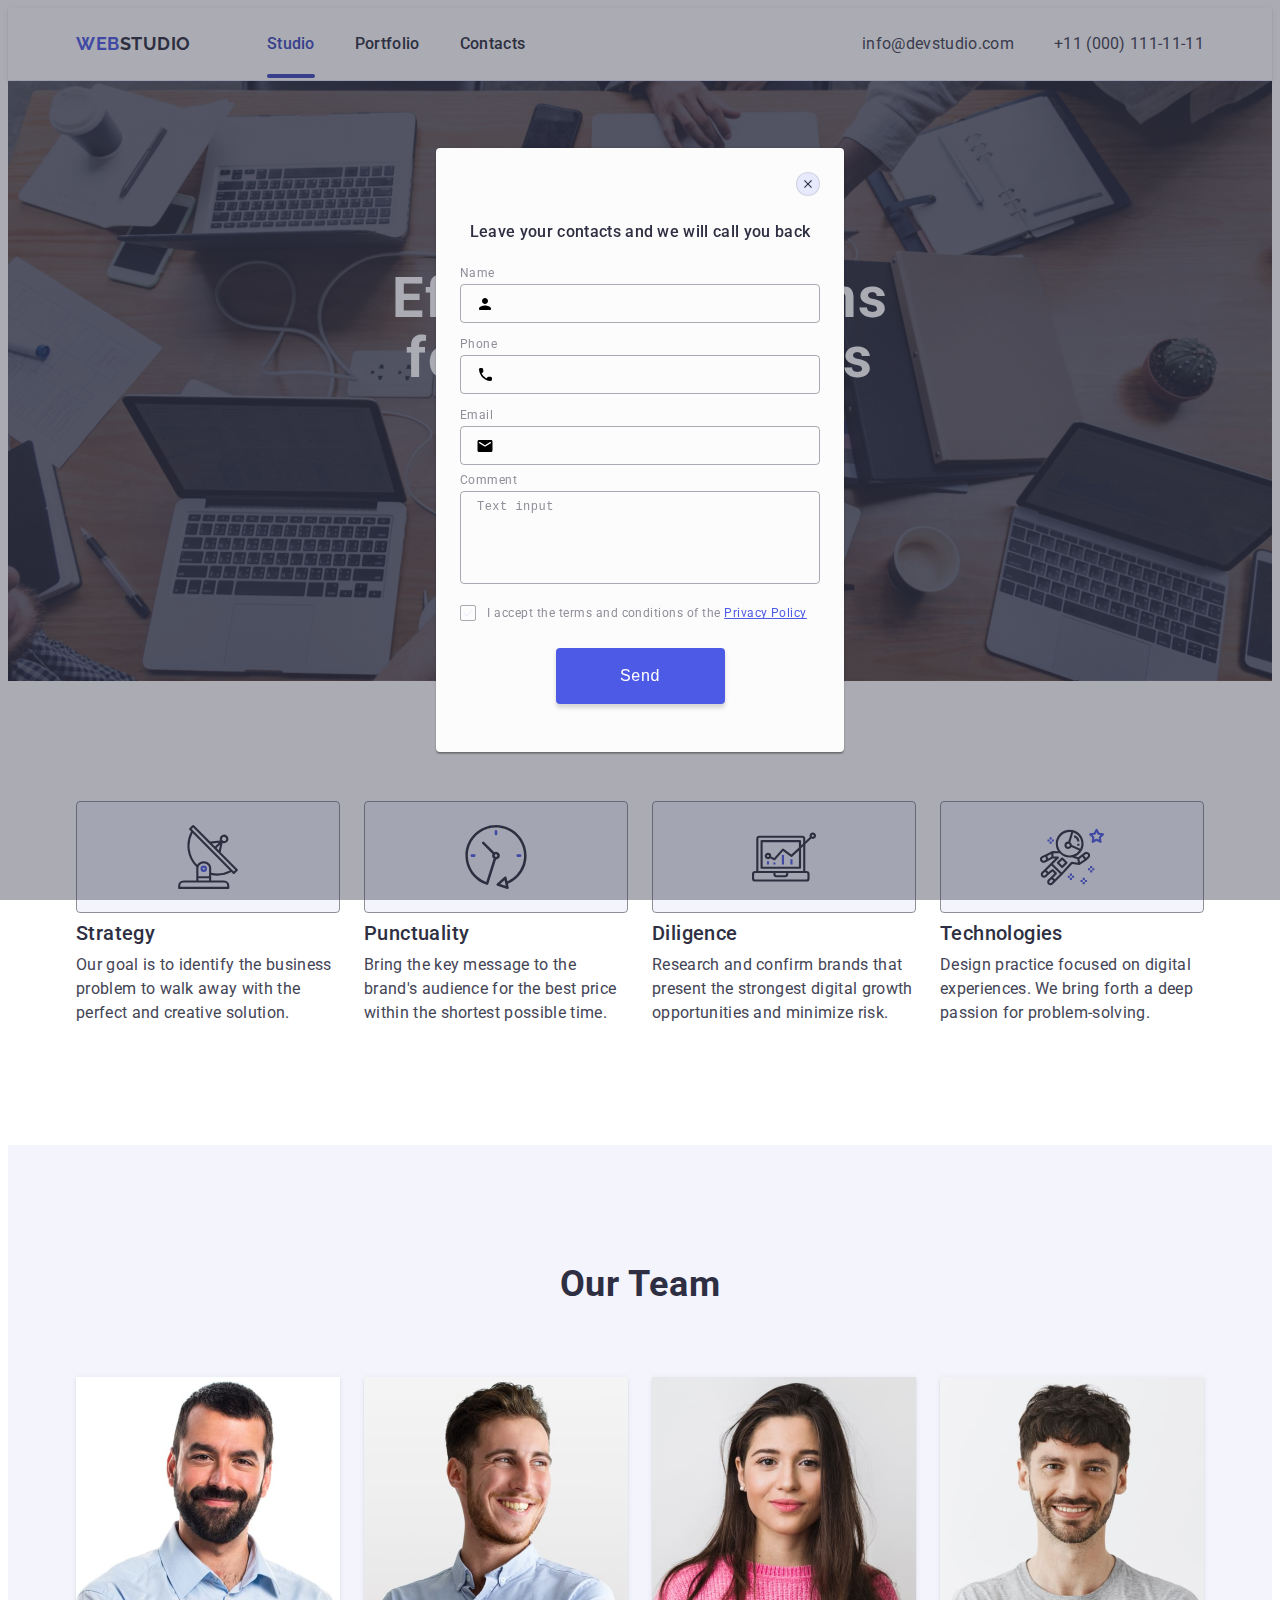
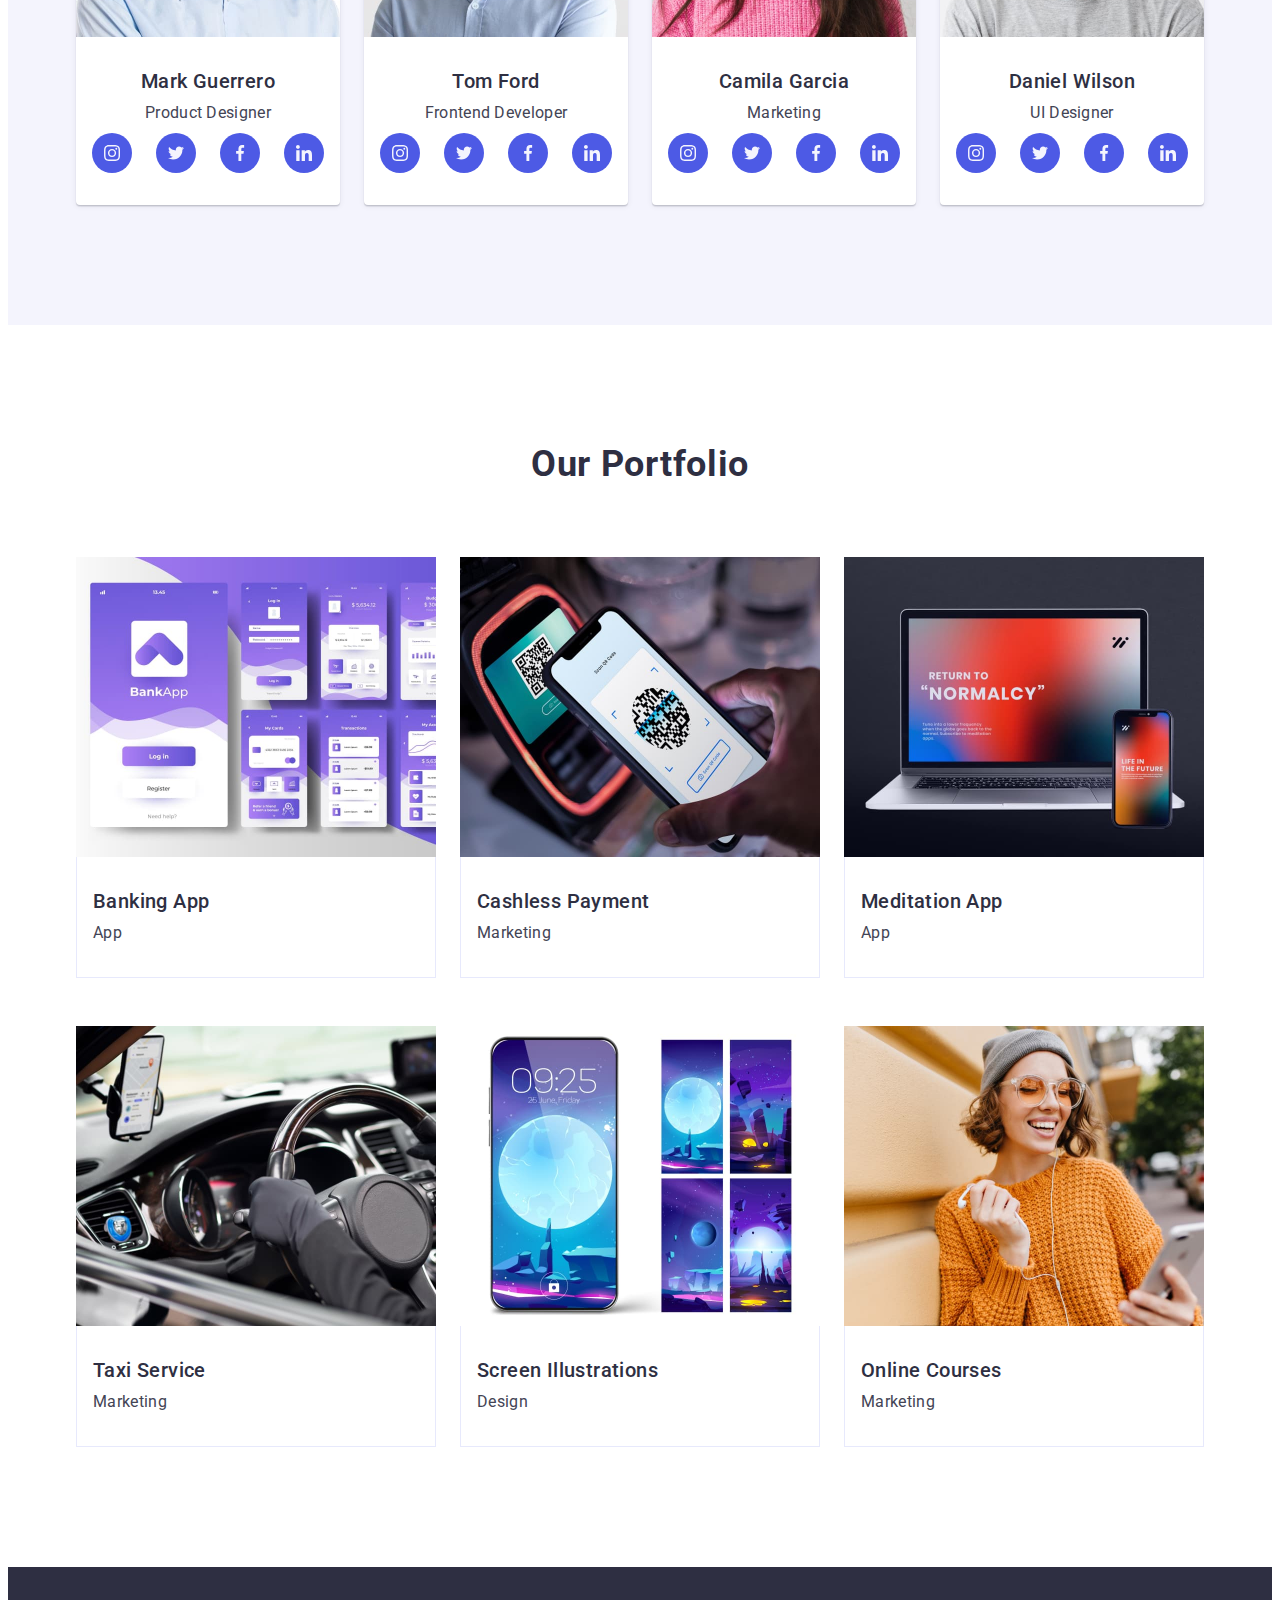
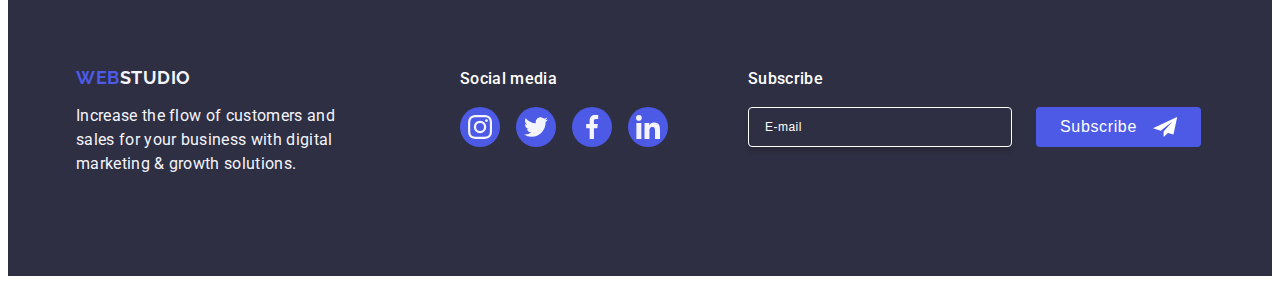
==== commit afdf66e5: "corrections2" ====
--- a/index.html
+++ b/index.html
@@ -415,11 +415,11 @@
                 <p class="sub-title">Subscribe</p>
                 <form class="sub-form">
                     <label for="subscribe" class="sub-label">
-                        <input class="sub-window" id="subscribe" type="email" placeholder="E-mail">
+                        <input class="sub-window" name="sub_email" id="subscribe" type="email" placeholder="E-mail">
                     </label>
                     <button class="sub-btn" type="submit">
                         Subscribe
-                        <svg class="sub-icon" width="24" height="20">
+                        <svg class="sub-icon" width="24" height="24">
                             <use href="./images/icons.svg#subscribe"></use>
                         </svg>
                     </button>
@@ -485,7 +485,7 @@
         </div>
     </div> -->
 
-    <div class="backdrop">
+    <div class="backdrop is-open">
         <div class="modal-window">
             <button class="close-btn" type="button">
                 <svg class="close-icon" width="8" height="8">
@@ -493,37 +493,44 @@
                 </svg>
             </button>
             <p class="form-title">Leave your contacts and we will call you back</p>
+            
             <form class="modal-form" name="modal-form" autocomplete="on" novalidate>
-
-                <label for="name" class="input-label">
-                    <span class="label-text">Name</span>
-                </label>
-                <div class="input-box">
-                    <input id="name" class="username" type="text" name="user_name" />
-                    <svg class="name-icon" width="18" height="24">
-                        <use href="./images/icons.svg#person"></use>
-                    </svg>
+                <div class="label-box">
+                    <label for="name" class="input-label">
+                        <span class="label-text">Name</span>
+                    </label>
+                    <div class="input-box">
+                        <input id="name" class="username" type="text" name="user_name" />
+                        <svg class="name-icon" width="18" height="24">
+                            <use href="./images/icons.svg#person"></use>
+                        </svg>
+                    </div>
                 </div>
 
-                <label for="phone" class="input-label">
-                    <span class="label-text">Phone</span>
-                </label>
-                <div class="input-box">
-                    <input id="phone" class="userphone" type="tel" name="user_phone" />
-                    <svg class="phone-icon" width="18" height="24">
-                        <use href="./images/icons.svg#phone"></use>
-                    </svg>
+                <div class="label-box">
+                    <label for="phone" class="input-label">
+                        <span class="label-text">Phone</span>
+                    </label>
+                    <div class="input-box">
+                        <input id="phone" class="userphone" type="tel" name="user_phone" />
+                        <svg class="phone-icon" width="18" height="24">
+                            <use href="./images/icons.svg#phone"></use>
+                        </svg>
+                    </div>
                 </div>
 
-                <label for="email" class="input-label">
-                    <span class="label-text">Email</span>
-                </label>
-                <div class="input-box">
-                    <input id="email" class="useremail" type="email" name="user_email" />
-                    <svg class="email-icon" width="18" height="24">
-                        <use href="./images/icons.svg#email"></use>
-                    </svg>
+                <div class="label-box">
+                    <label for="email" class="input-label">
+                        <span class="label-text">Email</span>
+                    </label>
+                    <div class="input-box">
+                        <input id="email" class="useremail" type="email" name="user_email" />
+                        <svg class="email-icon" width="18" height="24">
+                            <use href="./images/icons.svg#email"></use>
+                        </svg>
+                    </div>
                 </div>
+
                 <label for="comment" class="textarea-label">
                     <span class="label-text">Comment</span>
                     <textarea id="comment" class="usercomment" name="user_comment" rows="5"
--- a/css/styles.css
+++ b/css/styles.css
@@ -489,6 +489,7 @@
     padding: 8px 16px;
     font-size: 12px;
     line-height: 2;
+    letter-spacing: 0.04em;
     color: rgb(255, 255, 255);
     border: 1px solid rgb(255, 255, 255);
     border-radius: 4px;
@@ -506,7 +507,7 @@
     display: flex;
     justify-content: center;
     align-items: center;
-    gap: 16px;
+    /* gap: 16px; */
     cursor: pointer;
     min-width: 165px;
     padding: 8px 24px;
@@ -529,21 +530,22 @@
 
 .sub-icon {
     fill: rgb(255, 255, 255);
+    margin-left: 16px;
 }
 
 /* Modal */
 
 .backdrop {
+    position: fixed;
     background-color: rgba(46, 47, 66, 0.4);
     width: 100%;
     height: 100%;
-    position: fixed;
     top: 0;
     left: 0;
-    z-index: 999;
-    display: flex;
+    /* z-index: 999; */
+    /* display: flex;
     justify-content: center;
-    align-items: center;
+    align-items: center; */
     opacity: 0;
     visibility: hidden;
     pointer-events: none;
@@ -557,11 +559,19 @@
 }
 
 .modal-window {
+    position: absolute;
+    top: 50%;
+    left: 50%;
     width: 408px;
     min-height: 584px;
     padding: 72px 24px 24px 24px;
     background-color: rgb(252, 252, 252);
-    position: relative;
+    border-radius: 4px;
+    box-shadow: 0px 1px 1px rgba(0, 0, 0, 0.14), 
+                0px 1px 3px rgba(0, 0, 0, 0.12), 
+                0px 2px 1px rgba(0, 0, 0, 0.2);
+    transform: translate(-50%, -50%);
+    transition: transform 250ms cubic-bezier(0.4, 0, 0.2, 1);
 }
 
 .close-btn {
@@ -574,6 +584,7 @@
     cursor: pointer;
     width: 24px;
     height: 24px;
+    padding: 0;
     border: 1px solid rgba(0, 0, 0, 0.1);
     border-radius: 50%;
     background-color: rgb(231, 233, 252);
@@ -601,12 +612,17 @@
     text-align: center;
     font-weight: 500;
     margin-bottom: 16px;
+    color: rgb(46, 47, 66);
+}
+
+.label-box {
+    margin-bottom: 8px;
 }
 
 .input-box {
     display: flex;
     flex-direction: column;
-    margin-bottom: 8px;
+    /* margin-bottom: 8px; */
     position: relative;
 }
 
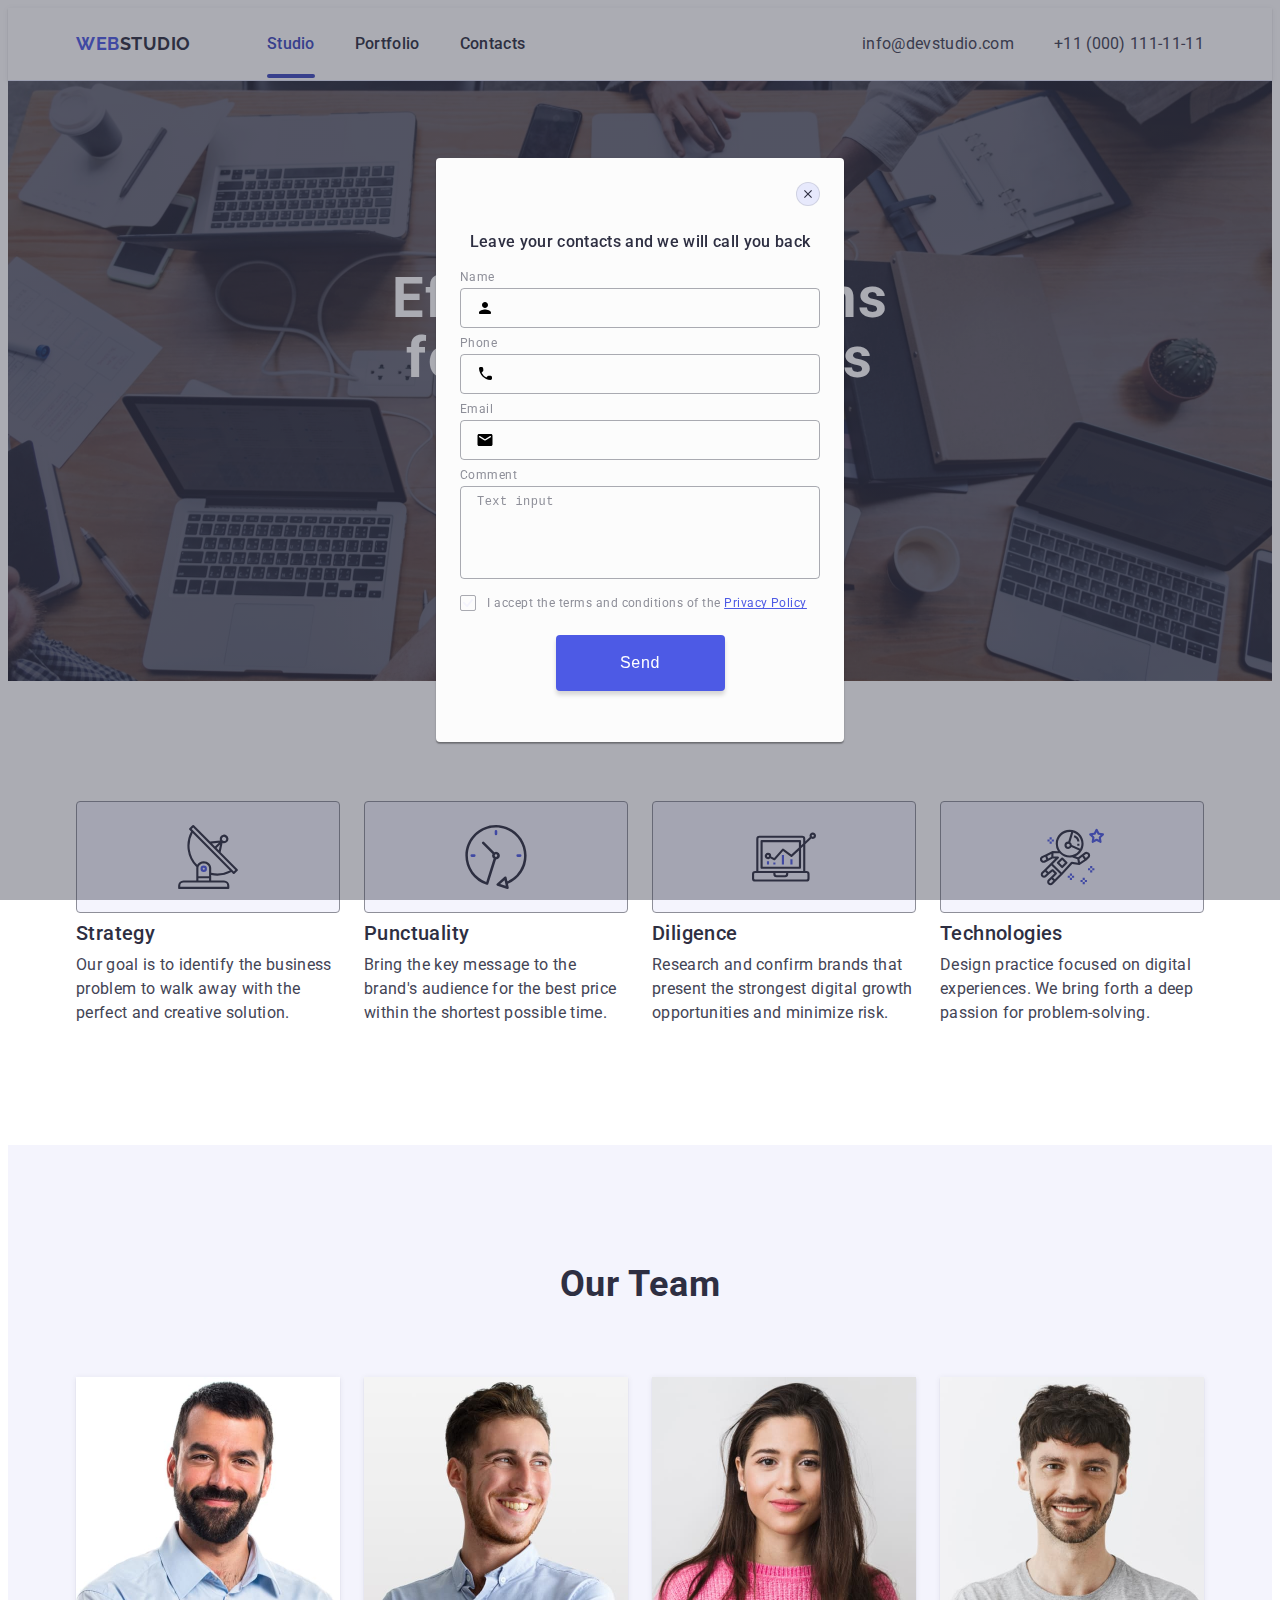
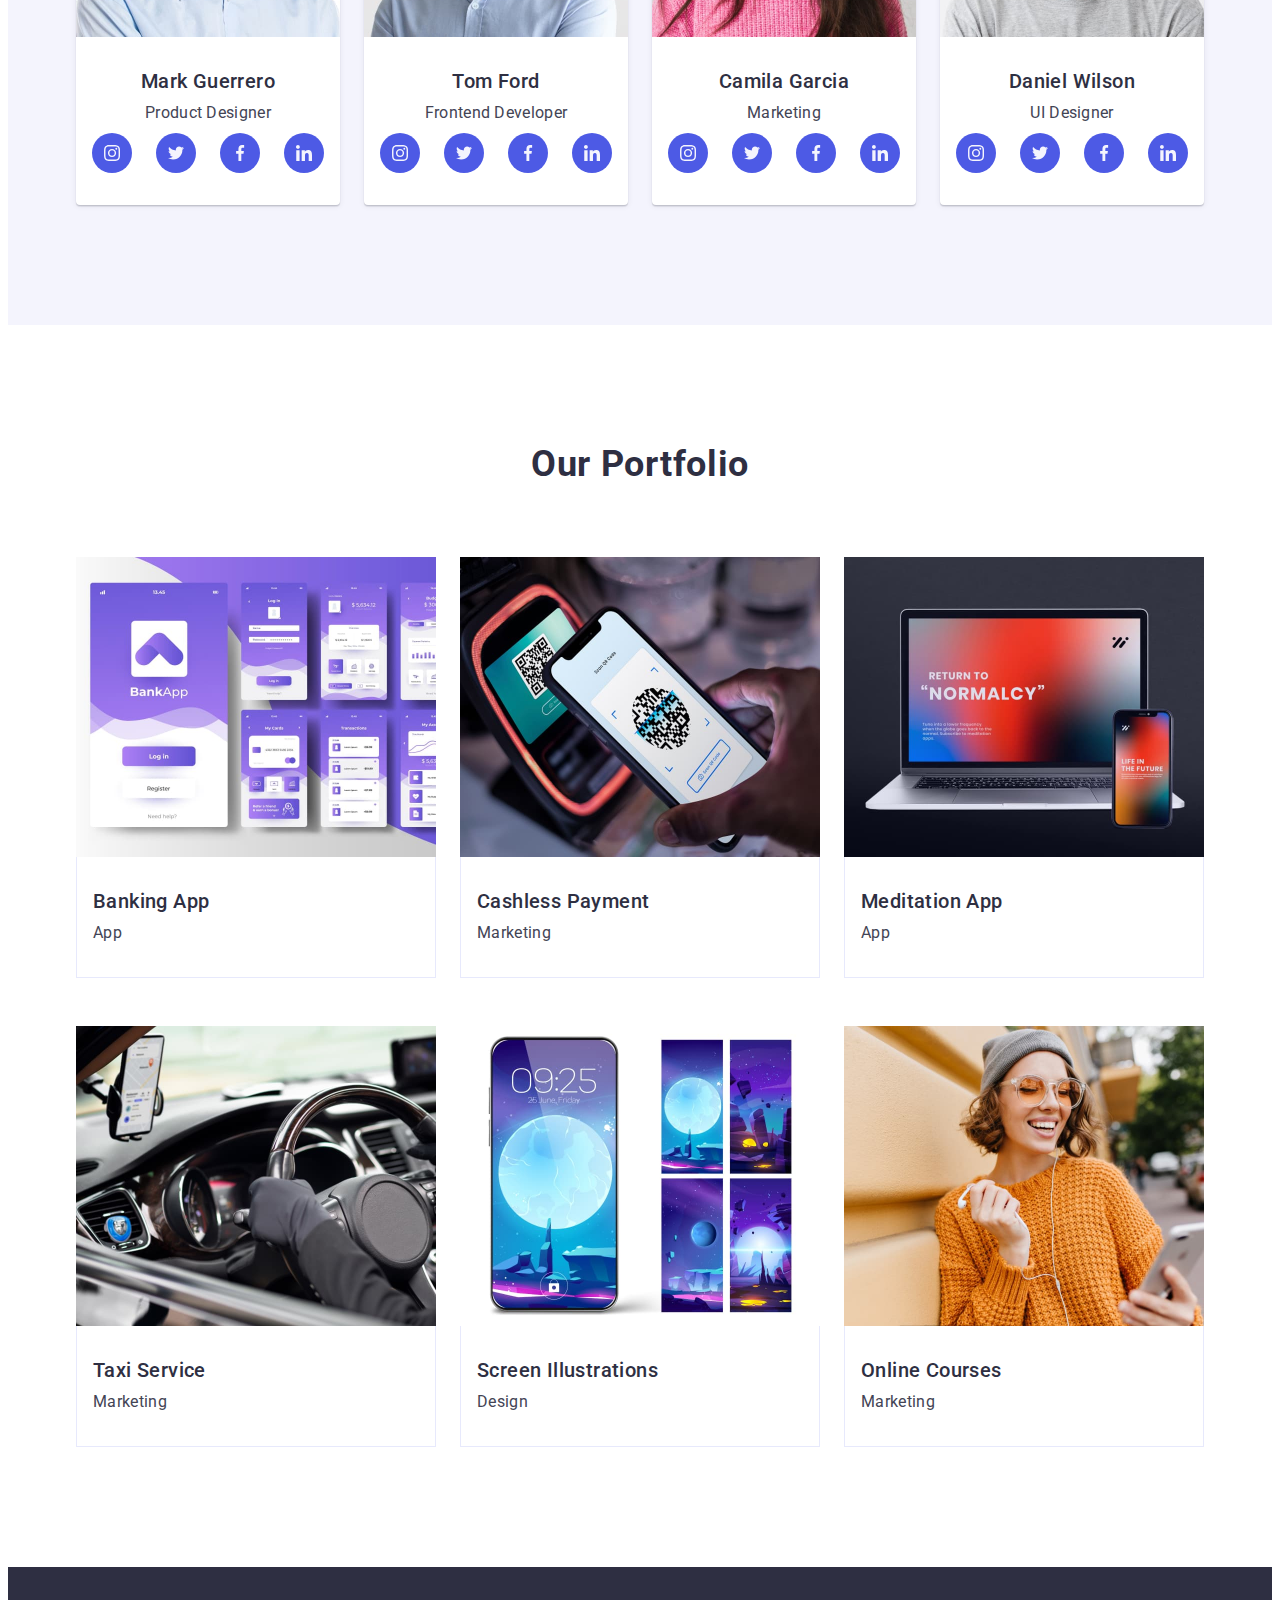
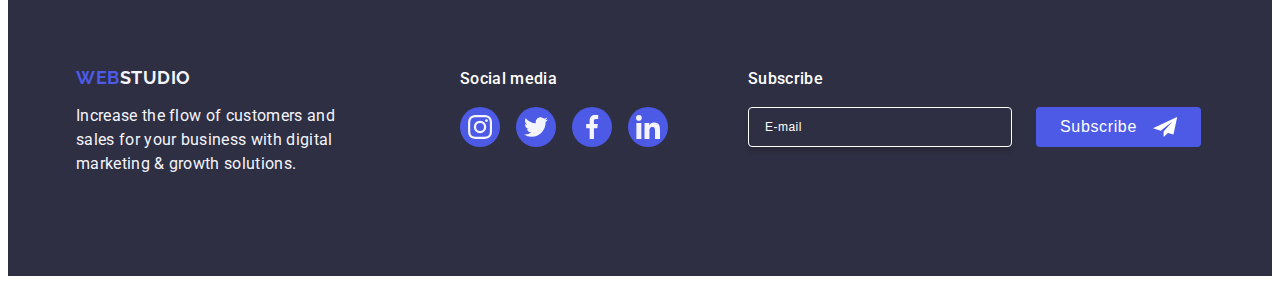
==== commit d29563ce: "corrections3" ====
--- a/index.html
+++ b/index.html
@@ -415,7 +415,7 @@
                 <p class="sub-title">Subscribe</p>
                 <form class="sub-form">
                     <label for="subscribe" class="sub-label">
-                        <input class="sub-window" name="sub_email" id="subscribe" type="email" placeholder="E-mail">
+                        <input class="sub-window" name="sub-email" id="subscribe" type="email" placeholder="E-mail">
                     </label>
                     <button class="sub-btn" type="submit">
                         Subscribe
@@ -496,12 +496,12 @@
             
             <form class="modal-form" name="modal-form" autocomplete="on" novalidate>
                 <div class="label-box">
-                    <label for="name" class="input-label">
+                    <label for="user-name" class="input-label">
                         <span class="label-text">Name</span>
                     </label>
                     <div class="input-box">
-                        <input id="name" class="username" type="text" name="user_name" />
-                        <svg class="name-icon" width="18" height="24">
+                        <input id="user-name" class="text-input" type="text" name="user_name" />
+                        <svg class="input-icon" width="18" height="24">
                             <use href="./images/icons.svg#person"></use>
                         </svg>
                     </div>
@@ -512,8 +512,8 @@
                         <span class="label-text">Phone</span>
                     </label>
                     <div class="input-box">
-                        <input id="phone" class="userphone" type="tel" name="user_phone" />
-                        <svg class="phone-icon" width="18" height="24">
+                        <input id="phone" class="text-input" type="tel" name="user_phone" />
+                        <svg class="input-icon" width="18" height="24">
                             <use href="./images/icons.svg#phone"></use>
                         </svg>
                     </div>
@@ -524,8 +524,8 @@
                         <span class="label-text">Email</span>
                     </label>
                     <div class="input-box">
-                        <input id="email" class="useremail" type="email" name="user_email" />
-                        <svg class="email-icon" width="18" height="24">
+                        <input id="email" class="text-input" type="email" name="user_email" />
+                        <svg class="input-icon" width="18" height="24">
                             <use href="./images/icons.svg#email"></use>
                         </svg>
                     </div>
--- a/css/styles.css
+++ b/css/styles.css
@@ -632,6 +632,7 @@
     margin-bottom: 16px;
 }
 
+.input-label,
 .label-text,
 .checkbox-text,
 .usercomment::placeholder {
@@ -640,17 +641,13 @@
     line-height: 1.17;
     letter-spacing: 0.04em;
     color: rgb(142, 143, 153);
-}
-
-.label-text {
+    display: block;
     margin-bottom: 4px;
 }
 
-.username,
-.userphone,
-.useremail {
+.text-input {
     width: 100%;
-    /* height: 40px; */
+    height: 40px;
     padding: 11px 38px;
     border: 1px solid rgba(46, 47, 66, 0.4);
     border-radius: 4px;
@@ -661,15 +658,11 @@
     transition: border-color 250ms cubic-bezier(0.4, 0, 0.2, 1);
 }
 
-.username:focus,
-.userphone:focus,
-.useremail:focus {
+.text-input:focus {
     border-color: rgb(77, 90, 229);
 }
 
-.name-icon,
-.phone-icon,
-.email-icon {
+.input-icon {
     position: absolute;
     left: 16px;
     top: 50%;
@@ -678,9 +671,7 @@
     transition: fill 250ms cubic-bezier(0.4, 0, 0.2, 1);
 }
 
-.username:focus + .name-icon,
-.userphone:focus + .phone-icon,
-.useremail:focus + .email-icon {
+.text-input:focus + .input-icon {
     fill: rgb(77, 90, 229);
 }
 .usercomment {
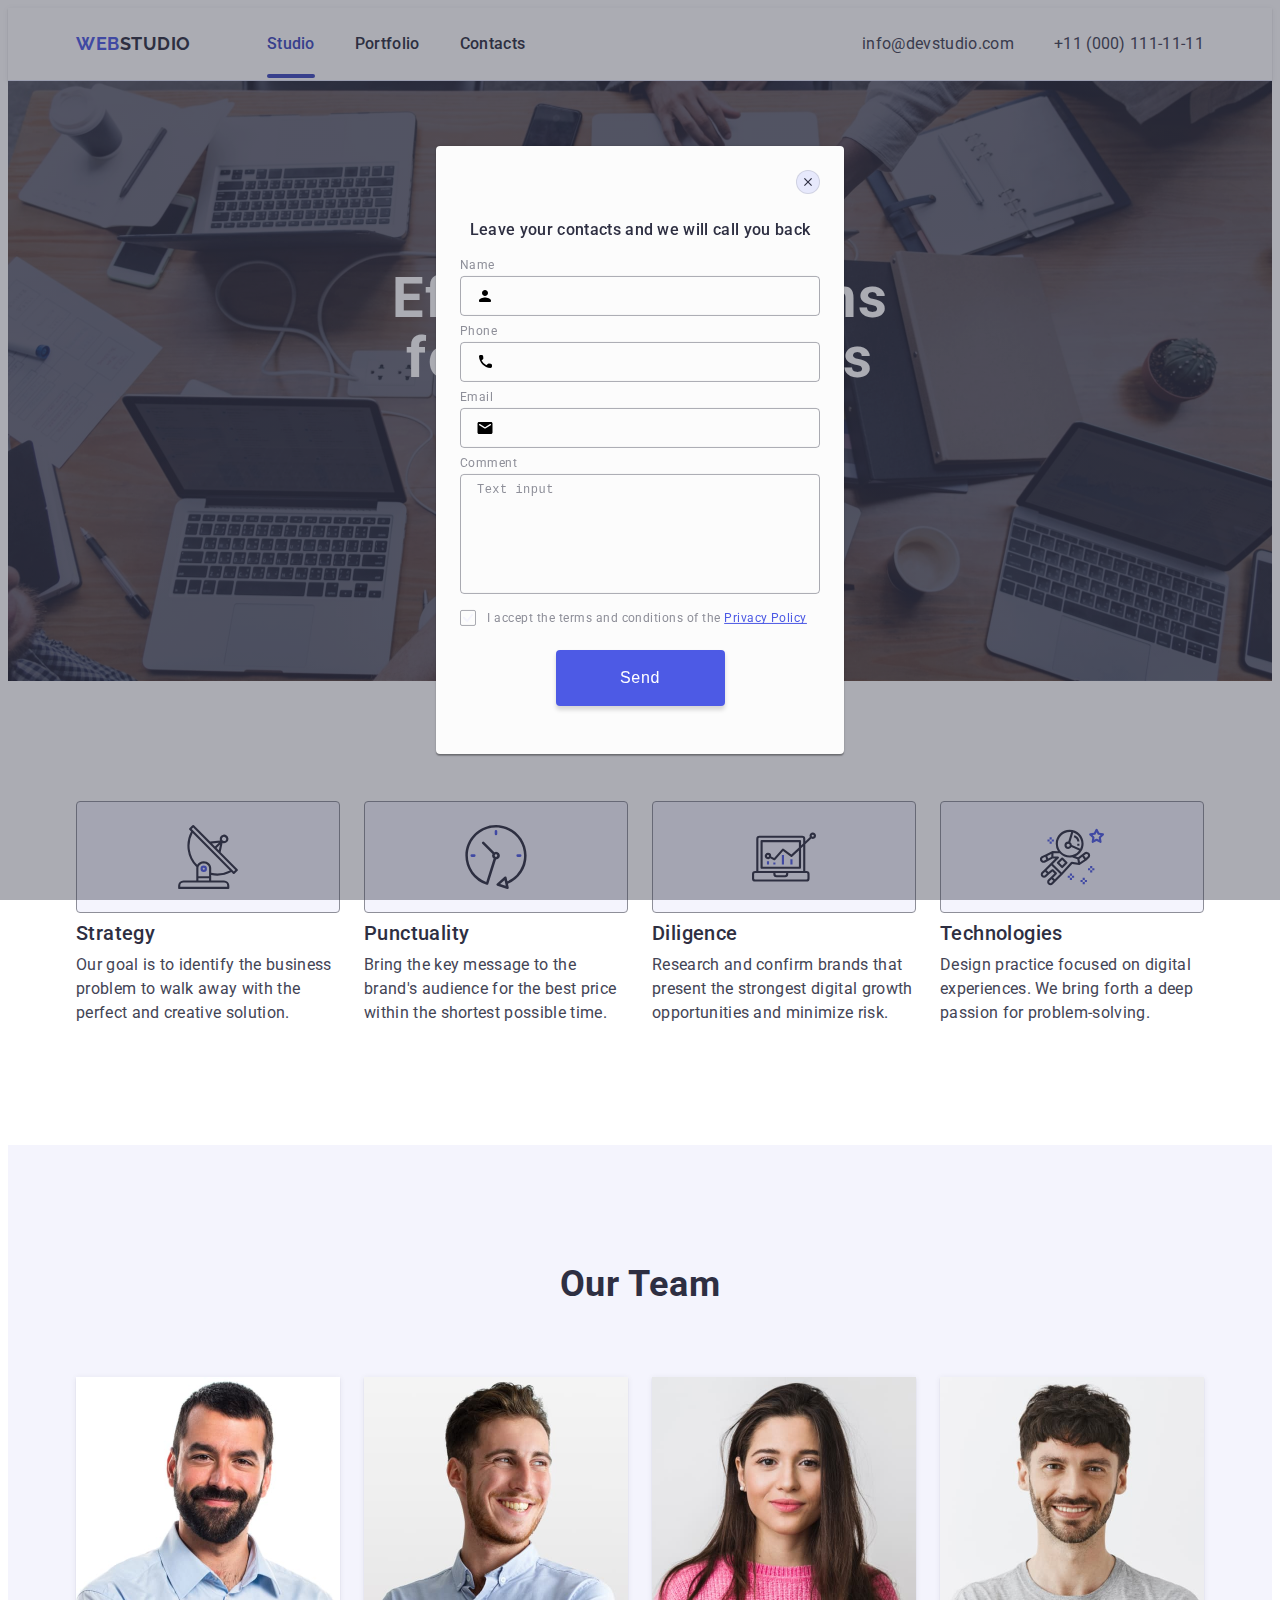
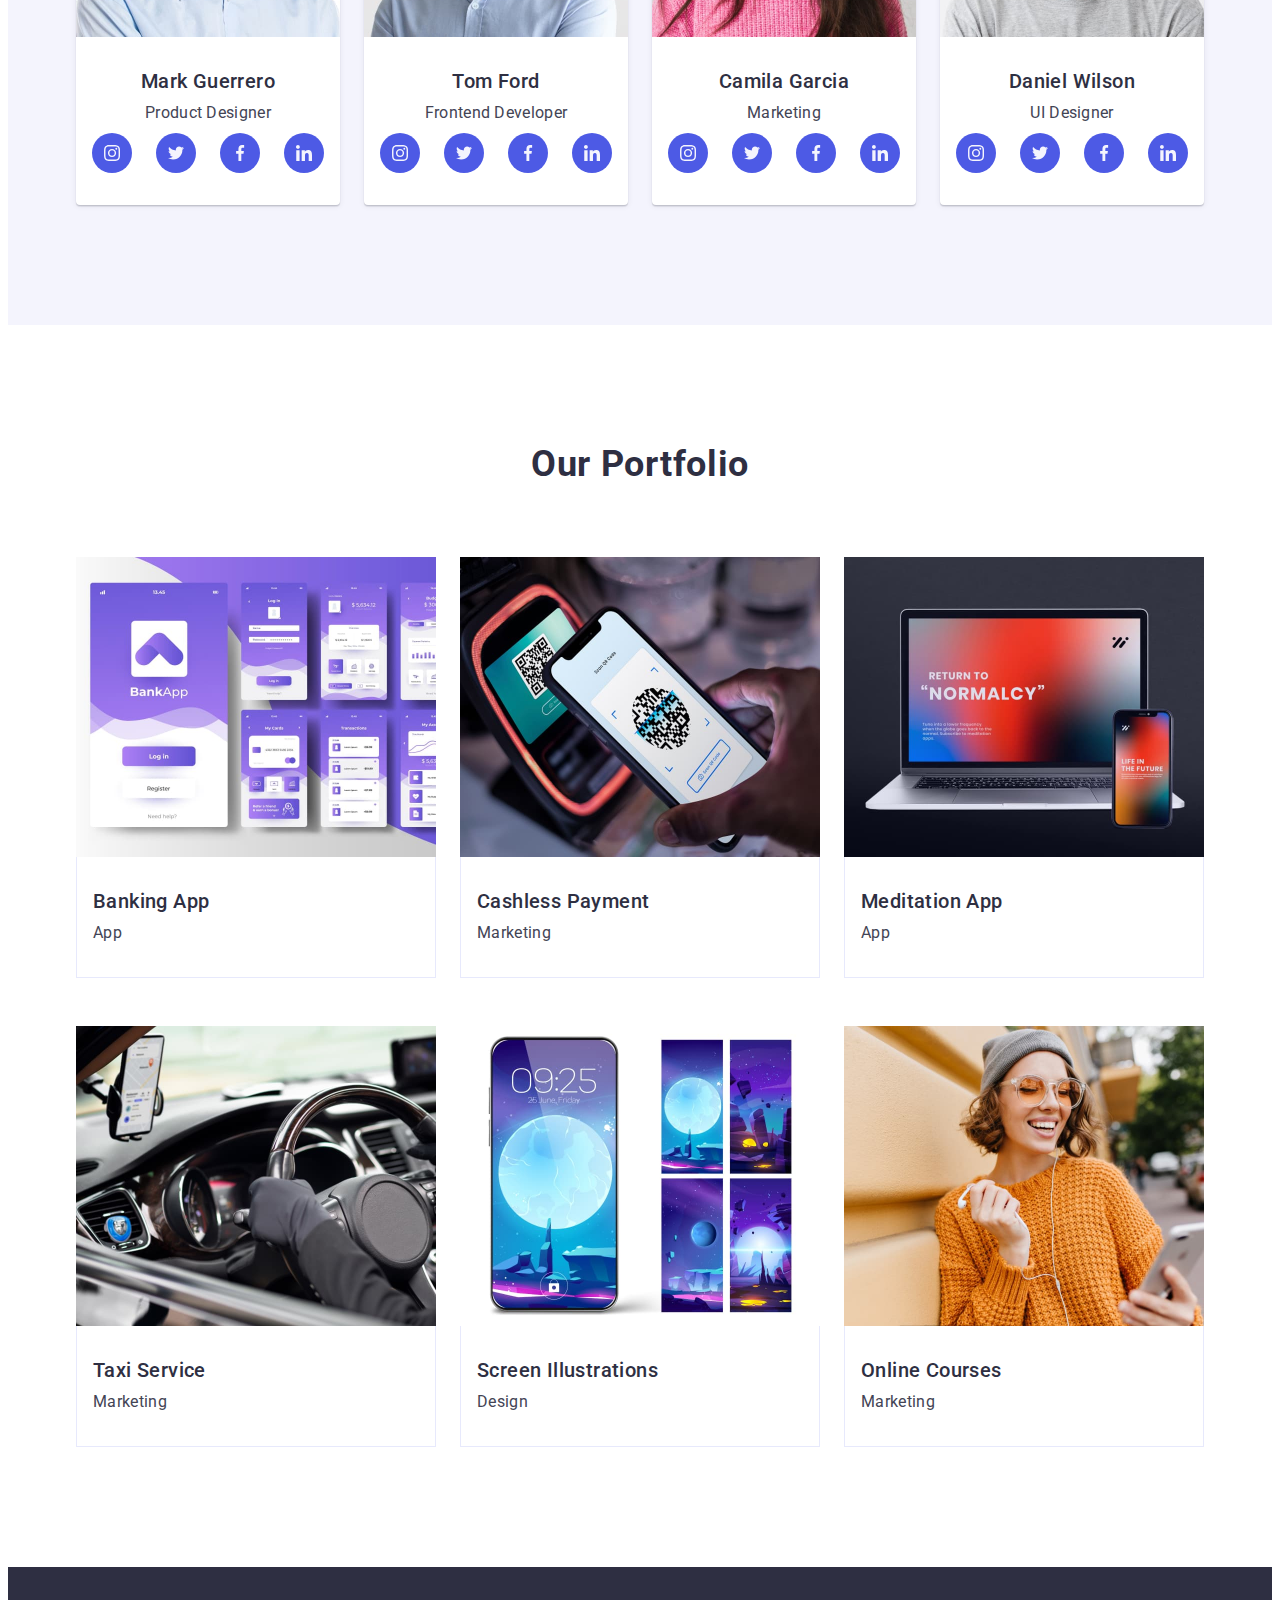
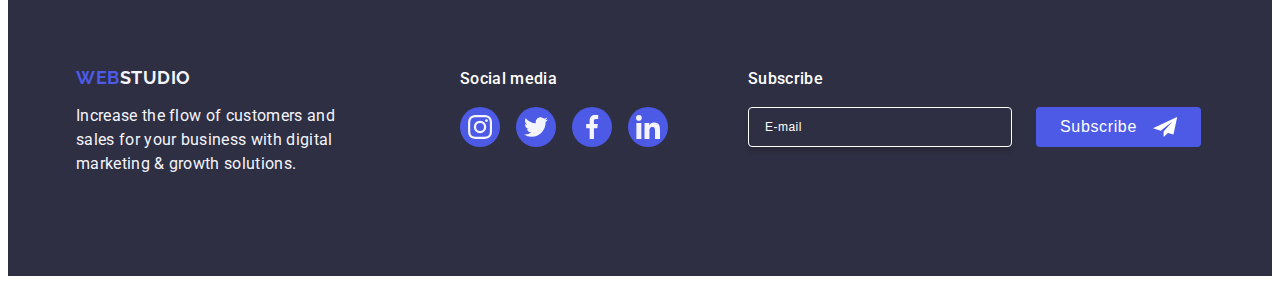
==== commit 6ab1bd2b: "corrections5" ====
--- a/index.html
+++ b/index.html
@@ -497,10 +497,10 @@
             <form class="modal-form" name="modal-form" autocomplete="on" novalidate>
                 <div class="label-box">
                     <label for="user-name" class="input-label">
-                        <span class="label-text">Name</span>
+                        Name
                     </label>
                     <div class="input-box">
-                        <input id="user-name" class="text-input" type="text" name="user_name" />
+                        <input id="user-name" class="text-input" type="text" name="user-name" />
                         <svg class="input-icon" width="18" height="24">
                             <use href="./images/icons.svg#person"></use>
                         </svg>
@@ -509,10 +509,10 @@
 
                 <div class="label-box">
                     <label for="phone" class="input-label">
-                        <span class="label-text">Phone</span>
+                        Phone
                     </label>
                     <div class="input-box">
-                        <input id="phone" class="text-input" type="tel" name="user_phone" />
+                        <input id="phone" class="text-input" type="tel" name="user-phone" />
                         <svg class="input-icon" width="18" height="24">
                             <use href="./images/icons.svg#phone"></use>
                         </svg>
@@ -521,24 +521,26 @@
 
                 <div class="label-box">
                     <label for="email" class="input-label">
-                        <span class="label-text">Email</span>
+                        Email
                     </label>
                     <div class="input-box">
-                        <input id="email" class="text-input" type="email" name="user_email" />
+                        <input id="email" class="text-input" type="email" name="user-email" />
                         <svg class="input-icon" width="18" height="24">
                             <use href="./images/icons.svg#email"></use>
                         </svg>
                     </div>
                 </div>
 
-                <label for="comment" class="textarea-label">
-                    <span class="label-text">Comment</span>
-                    <textarea id="comment" class="usercomment" name="user_comment" rows="5"
-                        placeholder="Text input"></textarea>
-                </label>
-                <div class="chekbox-row">
-                    <input type="checkbox" id="check" name="accept" class="visually-hidden">
-                    <label for="check" class="checkbox-text">
+                <div class="comment-box">
+                    <label for="user-comment" class="input-label">
+                        Comment
+                    </label>
+                        <textarea id="user-comment" class="usercomment" name="user-comment" placeholder="Text input"></textarea>
+                </div>
+
+                <div class="checkbox-row">
+                    <input type="checkbox" id="user-privacy" name="user-privacy" class="visually-hidden" value="true">
+                    <label for="user-privacy" class="checkbox-text">
                         <span class="checkbox">
                             <svg class="checkbox-icon" width="10" height="8">
                                 <use href="./images/icons.svg#check"></use>
--- a/css/styles.css
+++ b/css/styles.css
@@ -542,10 +542,6 @@
     height: 100%;
     top: 0;
     left: 0;
-    /* z-index: 999; */
-    /* display: flex;
-    justify-content: center;
-    align-items: center; */
     opacity: 0;
     visibility: hidden;
     pointer-events: none;
@@ -622,18 +618,16 @@
 .input-box {
     display: flex;
     flex-direction: column;
-    /* margin-bottom: 8px; */
     position: relative;
 }
 
-.textarea-label {
+.comment-box {
     display: flex;
     flex-direction: column;
     margin-bottom: 16px;
 }
 
 .input-label,
-.label-text,
 .checkbox-text,
 .usercomment::placeholder {
     font-size: 12px;
@@ -651,8 +645,6 @@
     padding: 11px 38px;
     border: 1px solid rgba(46, 47, 66, 0.4);
     border-radius: 4px;
-    /* font-family: inherit;
-    font-size: 16px; */
     outline: transparent;
     background-color: transparent;
     transition: border-color 250ms cubic-bezier(0.4, 0, 0.2, 1);
@@ -674,7 +666,14 @@
 .text-input:focus + .input-icon {
     fill: rgb(77, 90, 229);
 }
+
+.comment-box {
+    margin-bottom: 16px;
+}
+
 .usercomment {
+    width: 100%;
+    height: 120px;
     resize: none;
     padding: 8px 16px;
     border: 1px solid rgba(46, 47, 66, 0.4);
@@ -714,7 +713,7 @@
     fill: transparent;
     transition: background-color 250ms cubic-bezier(0.4, 0, 0.2, 1), 
                 border 250ms cubic-bezier(0.4, 0, 0.2, 1), 
-                /* fill 250ms cubic-bezier(0.4, 0, 0.2, 1); */
+                fill 250ms cubic-bezier(0.4, 0, 0.2, 1);
 }
 
 input[type="checkbox"]:checked + .checkbox-text > .checkbox {
